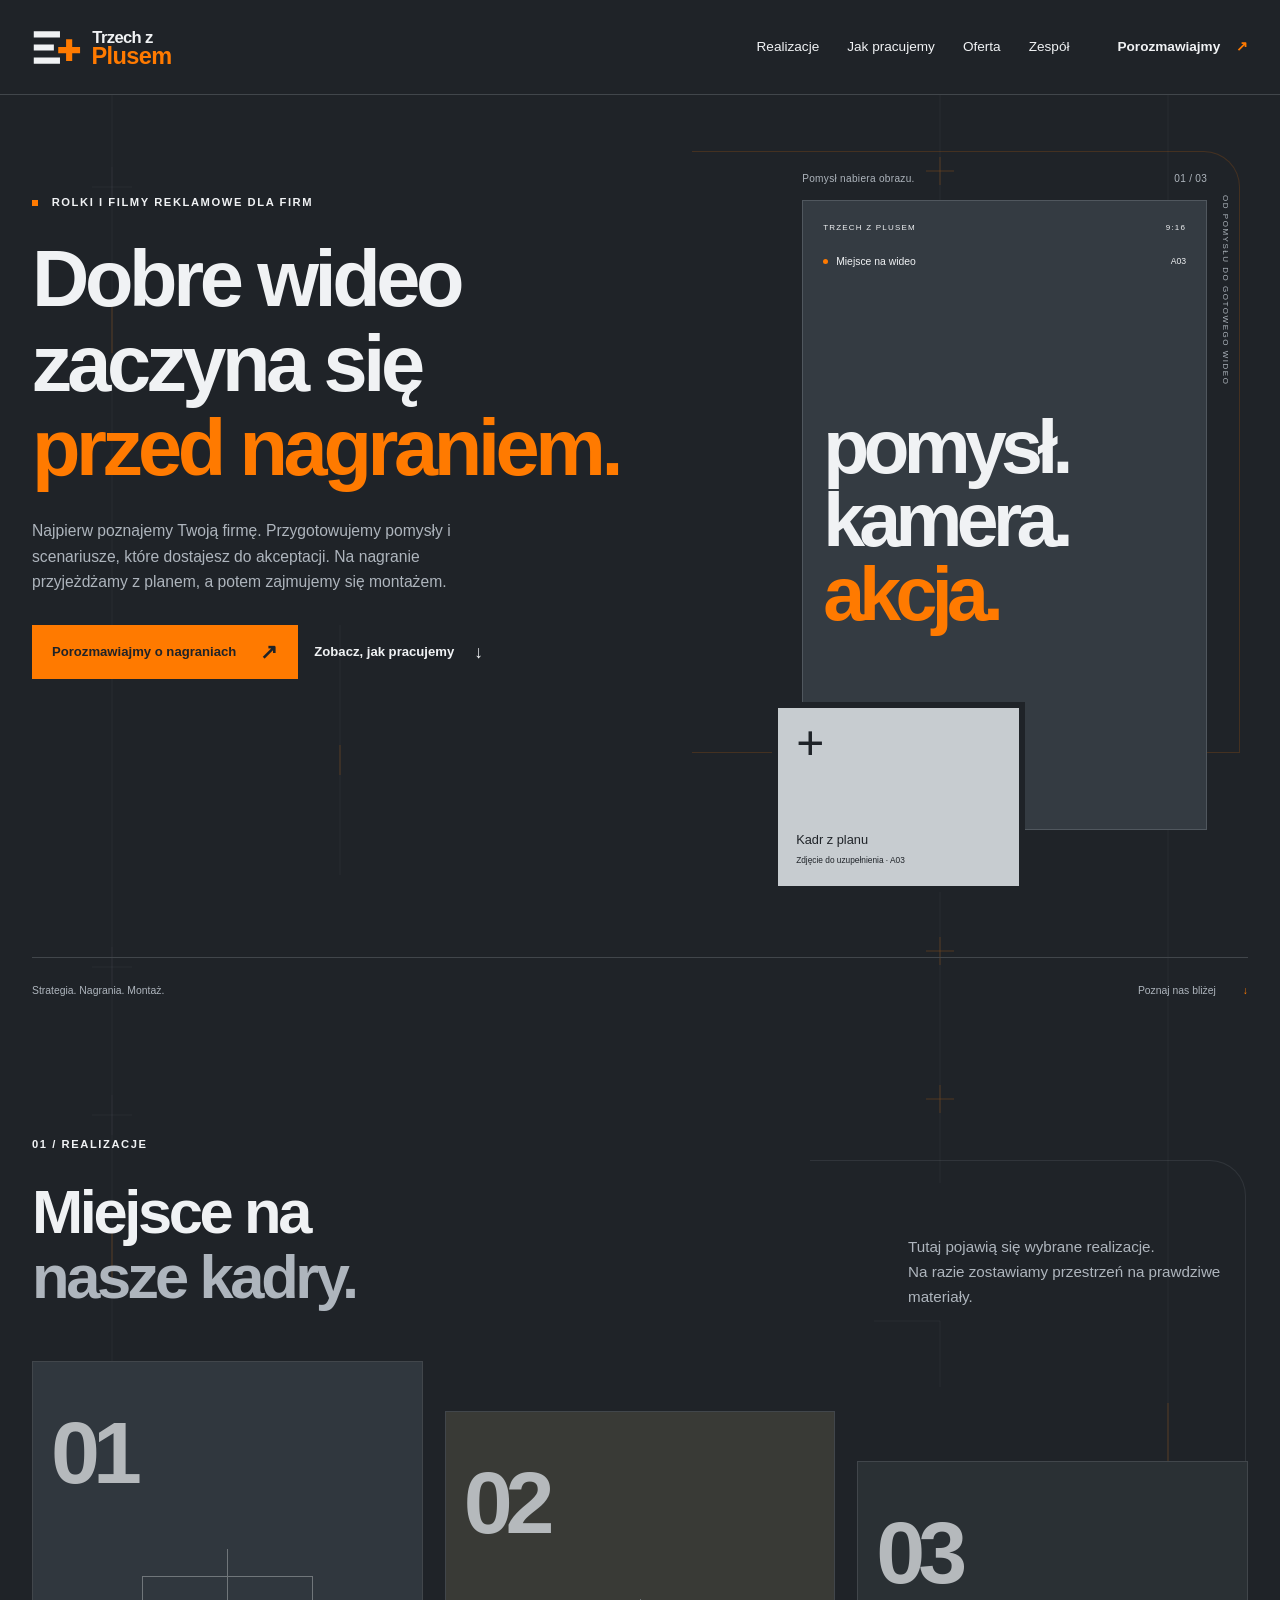
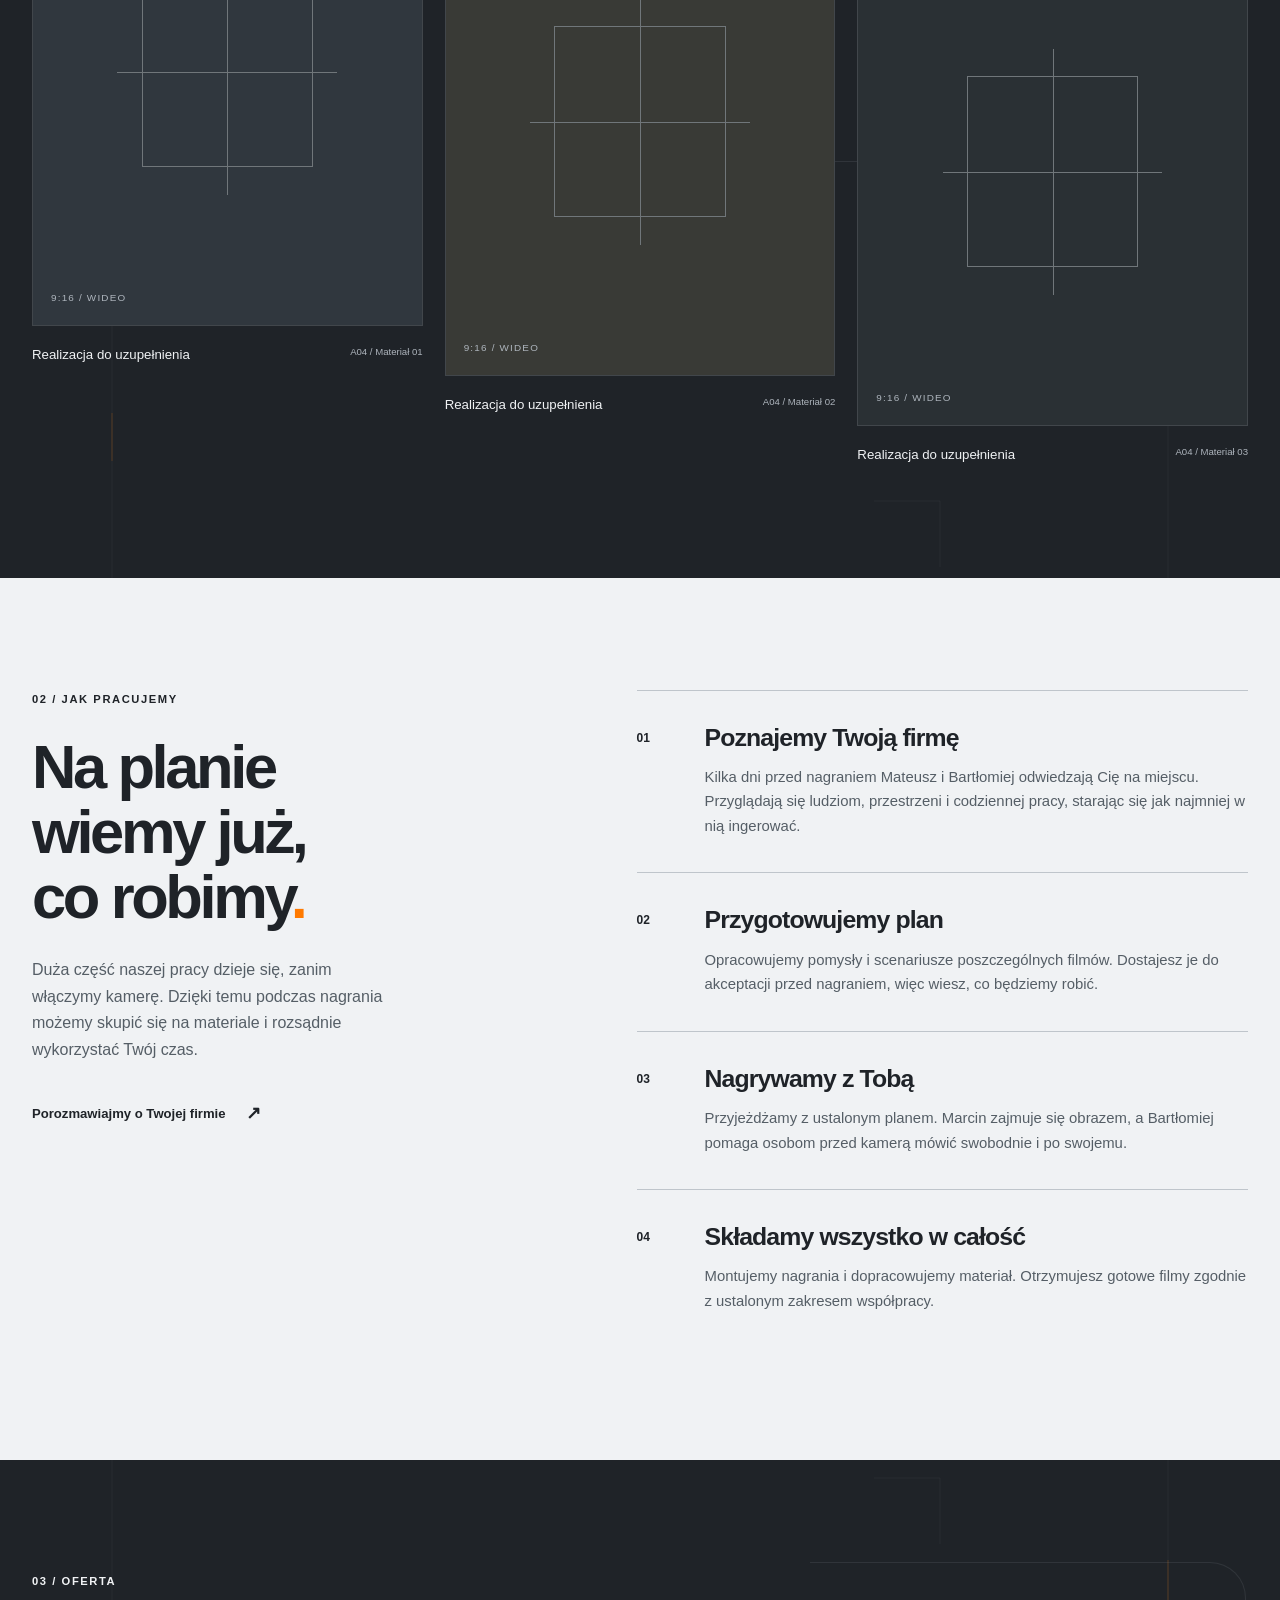
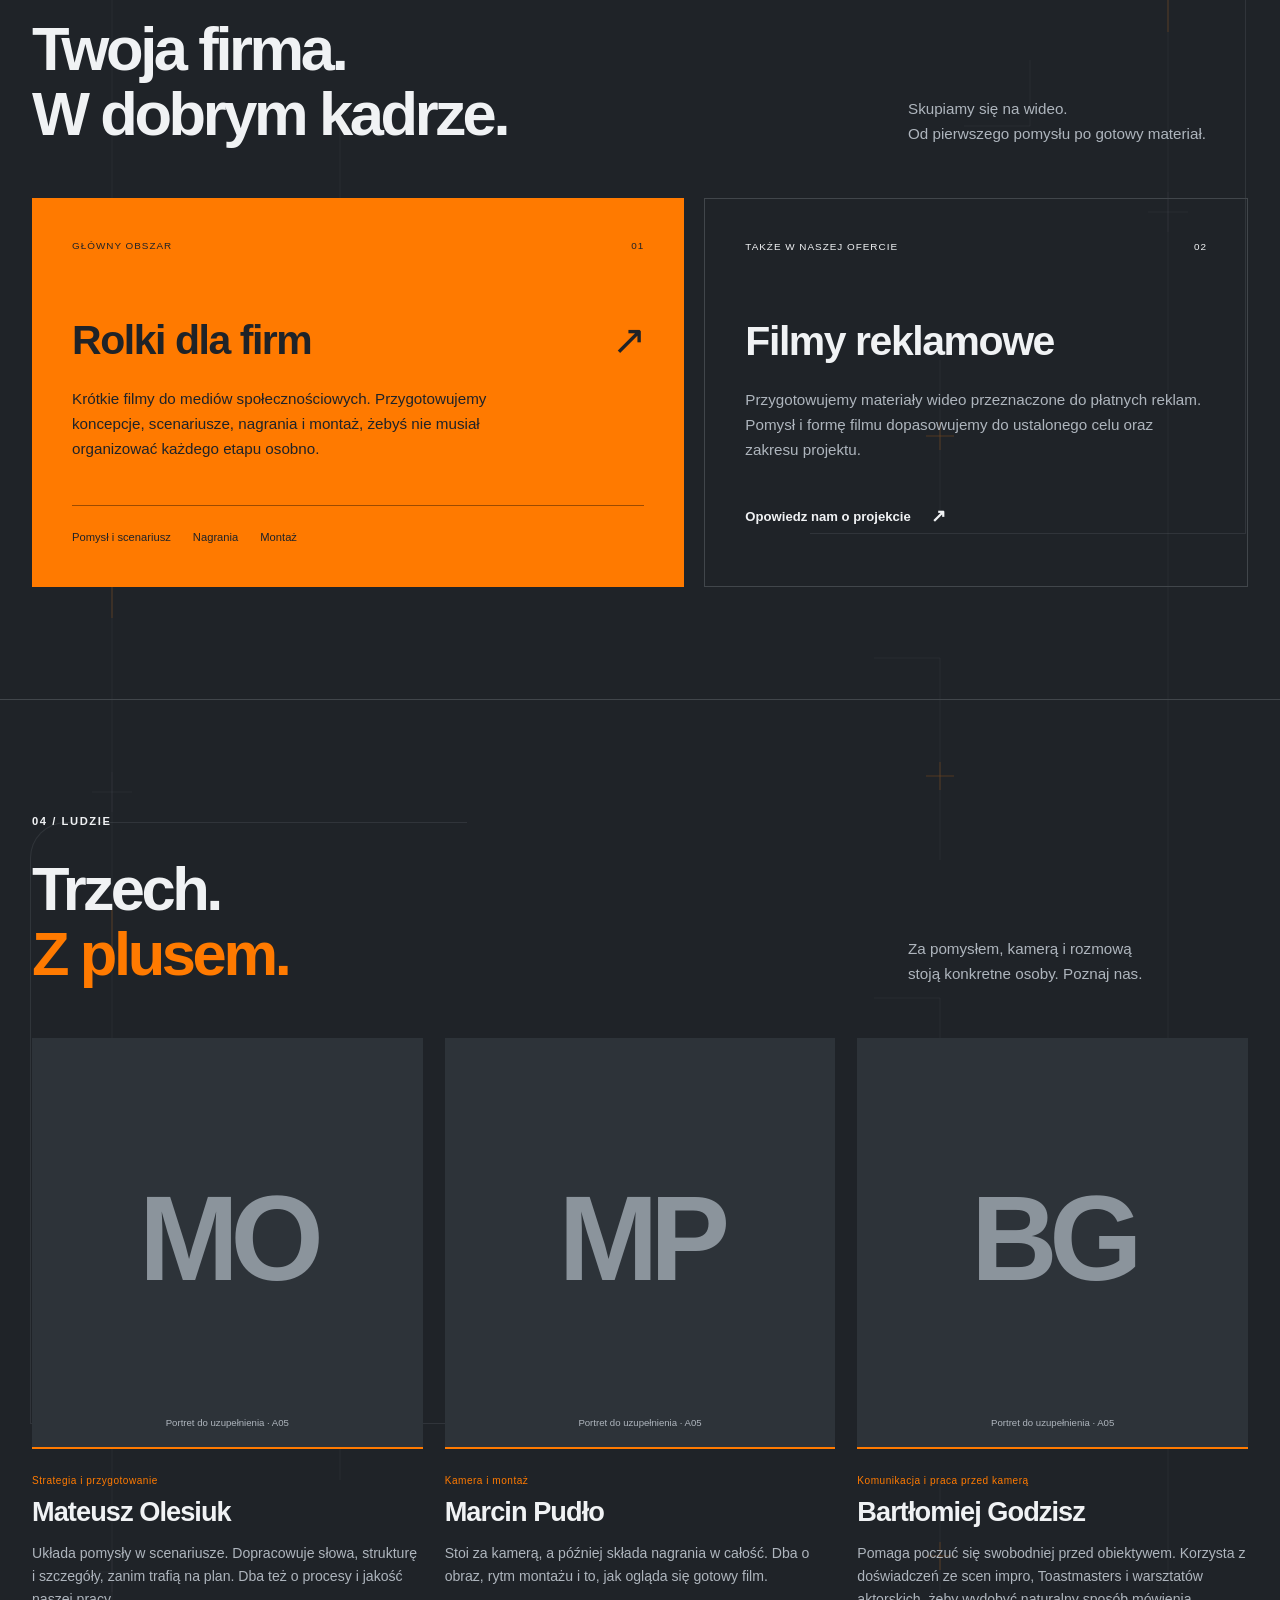
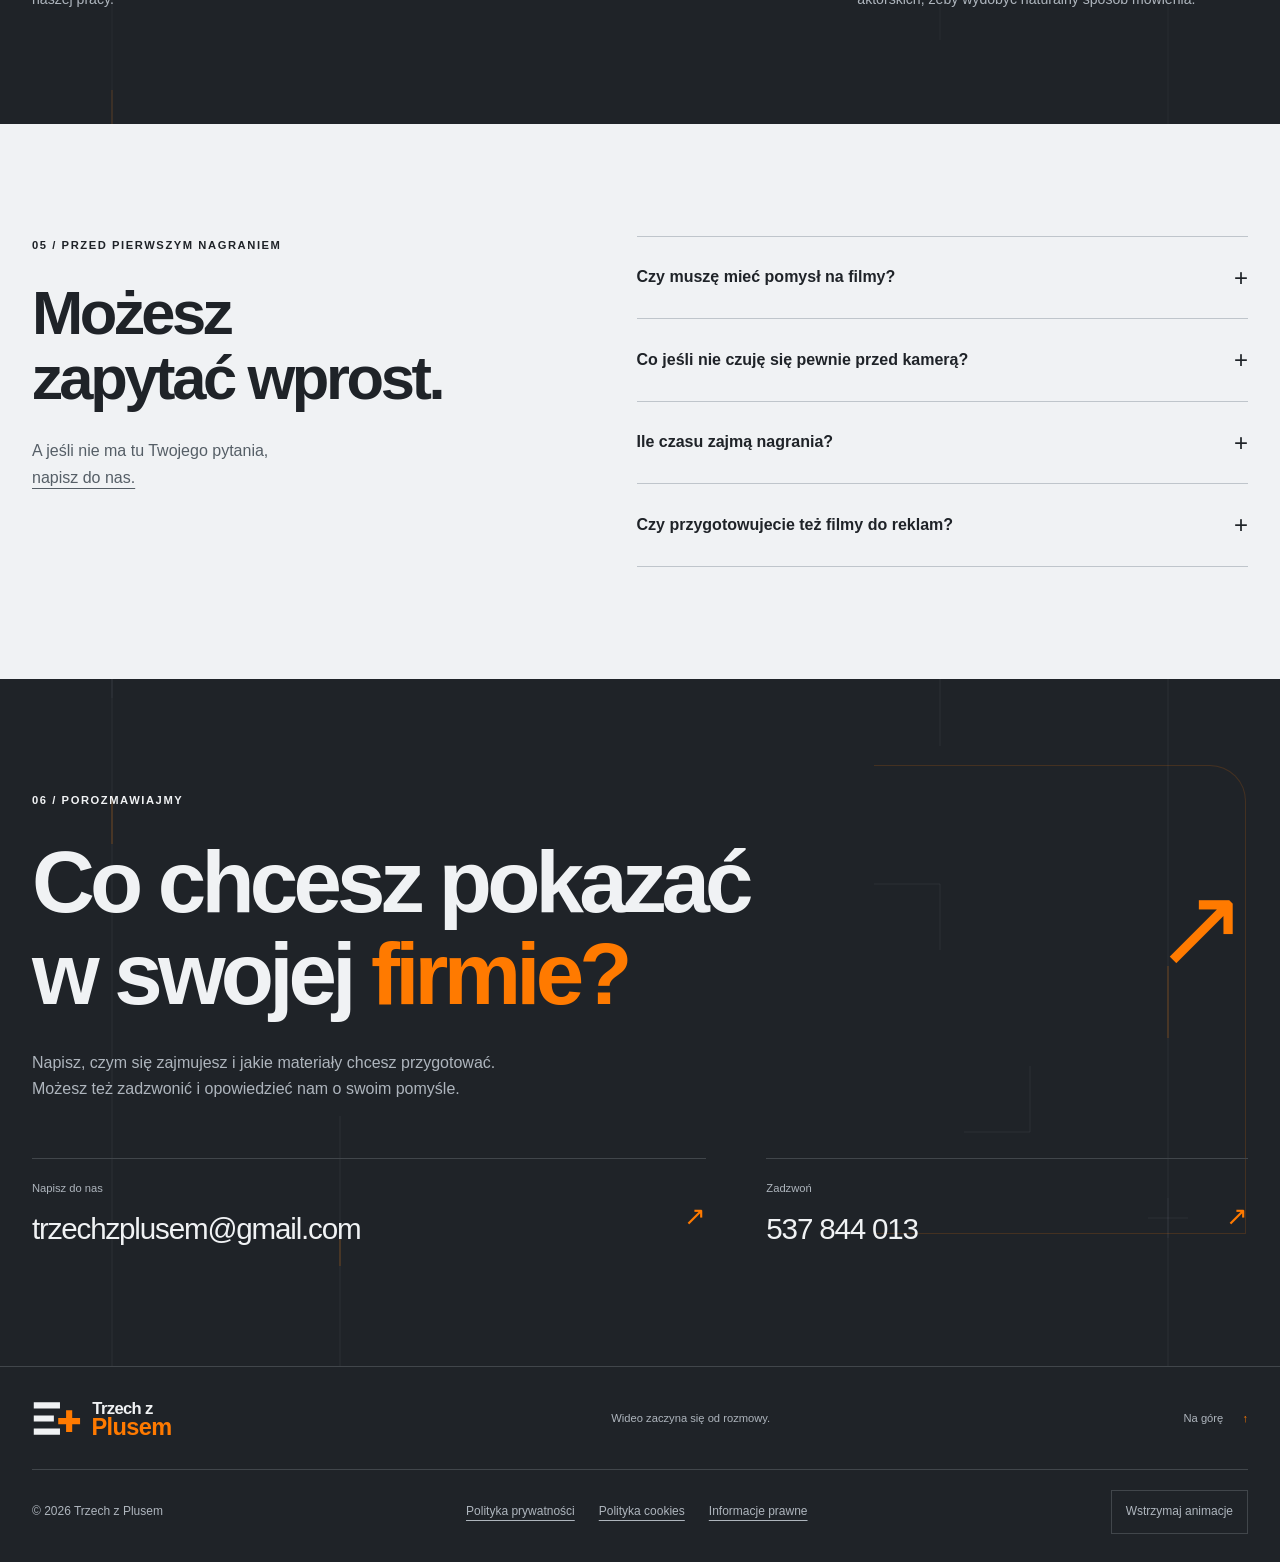
==== index.html @ dede62fb "Initial website: Trzech z Plusem" ====
<!doctype html>
<html lang="pl">
<head>
  <meta charset="utf-8">
  <meta name="viewport" content="width=device-width, initial-scale=1">
  <meta name="theme-color" content="#1f2328">
  <meta name="description" content="Trzech z Plusem. Rolki i filmy reklamowe dla firm. Poznajemy Twoją firmę, przygotowujemy scenariusze, nagrywamy i montujemy.">
  <title>Trzech z Plusem | Rolki i filmy reklamowe dla firm</title>
  <link rel="stylesheet" href="styles.css">
  <!-- Background experiment: remove this link to restore the plain background. -->
  <link rel="stylesheet" href="background-trial.css">
  <!-- Motion experiment: remove these two lines to restore the previous version. -->
  <link rel="stylesheet" href="motion-trial.css">
  <script src="motion-trial.js" defer></script>
  <script src="script.js" defer></script>
</head>
<body>
  <a class="skip-link" href="#main">Przejdź do treści</a>
  <!-- Header -->
  <header class="site-header" id="top">
    <div class="container header-inner">
      <a class="wordmark" href="#top" aria-label="Trzech z Plusem, początek strony"><img class="brand-logo" src="assets/images/branding/logo-temporary.svg" width="190" height="48" alt="Trzech z Plusem"></a>
      <button class="menu-toggle" type="button" aria-expanded="false" aria-controls="navigation" data-menu-toggle hidden>Menu <span aria-hidden="true">+</span></button>
      <nav class="navigation" id="navigation" aria-label="Nawigacja główna" data-navigation>
        <a href="#realizacje">Realizacje</a>
        <a href="#proces">Jak pracujemy</a>
        <a href="#oferta">Oferta</a>
        <a href="#zespol">Zespół</a>
        <a class="nav-contact" href="#kontakt">Porozmawiajmy <span aria-hidden="true">↗</span></a>
      </nav>
    </div>
  </header>

  <main id="main">
    <!-- Hero -->
    <section class="hero container" aria-labelledby="hero-title">
      <div class="hero-copy">
        <p class="eyebrow"><span class="status-dot" aria-hidden="true"></span> Rolki i filmy reklamowe dla firm</p>
        <h1 id="hero-title">Dobre wideo<br>zaczyna się<br><span>przed nagraniem.</span></h1>
        <p class="hero-description">Najpierw poznajemy Twoją firmę. Przygotowujemy pomysły i scenariusze, które dostajesz do akceptacji. Na nagranie przyjeżdżamy z planem, a potem zajmujemy się montażem.</p>
        <div class="hero-actions">
          <a class="button" href="#kontakt">Porozmawiajmy o nagraniach <span aria-hidden="true">↗</span></a>
          <a class="text-link" href="#proces">Zobacz, jak pracujemy <span aria-hidden="true">↓</span></a>
        </div>
      </div>
      <div class="hero-composition">
        <div class="composition-caption"><span>Pomysł nabiera obrazu.</span><span aria-hidden="true">01 / 03</span></div>
        <figure class="hero-frame media-placeholder" data-missing="A03">
          <div class="frame-top"><span>TRZECH Z PLUSEM</span><span>9:16</span></div>
          <div class="frame-art" aria-hidden="true"><span>pomysł.</span><span>kamera.</span><span class="outlined">akcja.</span></div>
          <figcaption><span class="placeholder-dot" aria-hidden="true"></span> Miejsce na wideo <small>A03</small></figcaption>
        </figure>
        <div class="behind-frame" data-missing="A03"><span class="crosshair" aria-hidden="true">+</span><span>Kadr z planu<small>Zdjęcie do uzupełnienia · A03</small></span></div>
        <span class="side-note" aria-hidden="true">OD POMYSŁU DO GOTOWEGO WIDEO</span>
      </div>
      <div class="hero-bottom"><span>Strategia. Nagrania. Montaż.</span><a href="#realizacje">Poznaj nas bliżej <span aria-hidden="true">↓</span></a></div>
    </section>

    <!-- Portfolio -->
    <section class="section portfolio" id="realizacje" aria-labelledby="portfolio-title">
      <div class="container">
        <div class="section-heading"><div><p class="eyebrow">01 / Realizacje</p><h2 id="portfolio-title">Miejsce na<br><span class="muted">nasze kadry.</span></h2></div><p class="section-intro">Tutaj pojawią się wybrane realizacje.<br>Na razie zostawiamy przestrzeń na prawdziwe materiały.</p></div>
        <div class="portfolio-grid">
          <figure class="work-item"><div class="work-frame media-placeholder work-one" data-missing="A04"><span class="frame-index">01</span><span class="crop-mark" aria-hidden="true"></span><span class="format-note">9:16 / WIDEO</span></div><figcaption><span>Realizacja do uzupełnienia</span><small>A04 / Materiał 01</small></figcaption></figure>
          <figure class="work-item"><div class="work-frame media-placeholder work-two" data-missing="A04"><span class="frame-index">02</span><span class="crop-mark" aria-hidden="true"></span><span class="format-note">9:16 / WIDEO</span></div><figcaption><span>Realizacja do uzupełnienia</span><small>A04 / Materiał 02</small></figcaption></figure>
          <figure class="work-item"><div class="work-frame media-placeholder work-three" data-missing="A04"><span class="frame-index">03</span><span class="crop-mark" aria-hidden="true"></span><span class="format-note">9:16 / WIDEO</span></div><figcaption><span>Realizacja do uzupełnienia</span><small>A04 / Materiał 03</small></figcaption></figure>
        </div>
      </div>
    </section>

    <!-- Process -->
    <section class="section light-section" id="proces" aria-labelledby="process-title">
      <div class="container process-layout">
        <div class="process-intro"><p class="eyebrow">02 / Jak pracujemy</p><h2 id="process-title">Na planie<br>wiemy już,<br>co robimy<span class="orange">.</span></h2><p>Duża część naszej pracy dzieje się, zanim włączymy kamerę. Dzięki temu podczas nagrania możemy skupić się na materiale i rozsądnie wykorzystać Twój czas.</p><a class="text-link" href="#kontakt">Porozmawiajmy o Twojej firmie <span aria-hidden="true">↗</span></a></div>
        <ol class="process-list">
          <li><span class="step-number" aria-hidden="true">01</span><div><h3>Poznajemy Twoją firmę</h3><p>Kilka dni przed nagraniem Mateusz i Bartłomiej odwiedzają Cię na miejscu. Przyglądają się ludziom, przestrzeni i codziennej pracy, starając się jak najmniej w nią ingerować.</p></div></li>
          <li><span class="step-number" aria-hidden="true">02</span><div><h3>Przygotowujemy plan</h3><p>Opracowujemy pomysły i scenariusze poszczególnych filmów. Dostajesz je do akceptacji przed nagraniem, więc wiesz, co będziemy robić.</p></div></li>
          <li><span class="step-number" aria-hidden="true">03</span><div><h3>Nagrywamy z Tobą</h3><p>Przyjeżdżamy z ustalonym planem. Marcin zajmuje się obrazem, a Bartłomiej pomaga osobom przed kamerą mówić swobodnie i po swojemu.</p></div></li>
          <li><span class="step-number" aria-hidden="true">04</span><div><h3>Składamy wszystko w całość</h3><p>Montujemy nagrania i dopracowujemy materiał. Otrzymujesz gotowe filmy zgodnie z ustalonym zakresem współpracy.</p></div></li>
        </ol>
      </div>
    </section>

    <!-- Services -->
    <section class="section services" id="oferta" aria-labelledby="services-title">
      <div class="container"><div class="section-heading"><div><p class="eyebrow">03 / Oferta</p><h2 id="services-title">Twoja firma.<br>W dobrym kadrze.</h2></div><p class="section-intro">Skupiamy się na wideo.<br>Od pierwszego pomysłu po gotowy materiał.</p></div>
        <div class="service-grid">
          <article class="service-primary"><div class="service-label"><span>GŁÓWNY OBSZAR</span><span aria-hidden="true">01</span></div><h3>Rolki dla firm<span aria-hidden="true">↗</span></h3><p>Krótkie filmy do mediów społecznościowych. Przygotowujemy koncepcje, scenariusze, nagrania i montaż, żebyś nie musiał organizować każdego etapu osobno.</p><div class="service-tags"><span>Pomysł i scenariusz</span><span>Nagrania</span><span>Montaż</span></div></article>
          <article class="service-secondary"><div class="service-label"><span>TAKŻE W NASZEJ OFERCIE</span><span aria-hidden="true">02</span></div><h3>Filmy reklamowe</h3><p>Przygotowujemy materiały wideo przeznaczone do płatnych reklam. Pomysł i formę filmu dopasowujemy do ustalonego celu oraz zakresu projektu.</p><a class="text-link" href="#kontakt">Opowiedz nam o projekcie <span aria-hidden="true">↗</span></a></article>
        </div>
      </div>
    </section>

    <!-- Team -->
    <section class="section team-section" id="zespol" aria-labelledby="team-title"><div class="container">
      <div class="section-heading"><div><p class="eyebrow">04 / Ludzie</p><h2 id="team-title">Trzech.<br><span class="orange">Z plusem.</span></h2></div><p class="section-intro">Za pomysłem, kamerą i rozmową<br>stoją konkretne osoby. Poznaj nas.</p></div>
      <div class="team-grid">
        <article class="person"><div class="portrait-placeholder" data-missing="A05"><span class="initials" aria-hidden="true">MO</span><span>Portret do uzupełnienia · A05</span></div><p class="person-role">Strategia i przygotowanie</p><h3>Mateusz Olesiuk</h3><p>Układa pomysły w scenariusze. Dopracowuje słowa, strukturę i szczegóły, zanim trafią na plan. Dba też o procesy i jakość naszej pracy.</p></article>
        <article class="person"><div class="portrait-placeholder" data-missing="A05"><span class="initials" aria-hidden="true">MP</span><span>Portret do uzupełnienia · A05</span></div><p class="person-role">Kamera i montaż</p><h3>Marcin Pudło</h3><p>Stoi za kamerą, a później składa nagrania w całość. Dba o obraz, rytm montażu i to, jak ogląda się gotowy film.</p></article>
        <article class="person"><div class="portrait-placeholder" data-missing="A05"><span class="initials" aria-hidden="true">BG</span><span>Portret do uzupełnienia · A05</span></div><p class="person-role">Komunikacja i praca przed kamerą</p><h3>Bartłomiej Godzisz</h3><p>Pomaga poczuć się swobodniej przed obiektywem. Korzysta z doświadczeń ze scen impro, Toastmasters i warsztatów aktorskich, żeby wydobyć naturalny sposób mówienia.</p></article>
      </div>
    </div></section>

    <!-- FAQ -->
    <section class="section light-section" id="faq" aria-labelledby="faq-title"><div class="container faq-layout">
      <div><p class="eyebrow">05 / Przed pierwszym nagraniem</p><h2 id="faq-title">Możesz<br>zapytać wprost.</h2><p class="faq-intro">A jeśli nie ma tu Twojego pytania,<br><a href="mailto:trzechzplusem@gmail.com">napisz do nas.</a></p></div>
      <div class="faq-list">
        <details><summary>Czy muszę mieć pomysł na filmy?<span aria-hidden="true">+</span></summary><p>Możesz przyjść z pomysłem, ale nie musisz mieć gotowej koncepcji. Poznajemy Twoją firmę i na tej podstawie przygotowujemy propozycje oraz scenariusze do akceptacji.</p></details>
        <details><summary>Co jeśli nie czuję się pewnie przed kamerą?<span aria-hidden="true">+</span></summary><p>Podczas nagrań Bartłomiej pomaga osobom występującym przed kamerą. Pracuje nad swobodą wypowiedzi i atmosferą, w której łatwiej mówić własnymi słowami.</p></details>
        <details><summary>Ile czasu zajmą nagrania?<span aria-hidden="true">+</span></summary><p>To zależy od liczby i rodzaju materiałów. Plan przygotowujemy wcześniej, a czas nagrań ustalamy dla konkretnego projektu.</p></details>
        <details><summary>Czy przygotowujecie też filmy do reklam?<span aria-hidden="true">+</span></summary><p>Tak. Oprócz rolek tworzymy materiały wideo do płatnych reklam. Zakres produkcji ustalamy podczas rozmowy o projekcie.</p></details>
      </div>
    </div></section>

    <!-- Contact -->
    <section class="section contact-section" id="kontakt" aria-labelledby="contact-title"><div class="container">
      <p class="eyebrow">06 / Porozmawiajmy</p>
      <div class="contact-heading"><h2 id="contact-title">Co chcesz pokazać<br>w swojej <span class="orange">firmie?</span></h2><span class="contact-arrow" aria-hidden="true">↗</span></div>
      <p class="contact-description">Napisz, czym się zajmujesz i jakie materiały chcesz przygotować. Możesz też zadzwonić i opowiedzieć nam o swoim pomyśle.</p>
      <div class="contact-links"><a href="mailto:trzechzplusem@gmail.com"><span>Napisz do nas</span><strong>trzechzplusem@gmail.com</strong><span class="link-arrow" aria-hidden="true">↗</span></a><a href="tel:537844013"><span>Zadzwoń</span><strong>537 844 013</strong><span class="link-arrow" aria-hidden="true">↗</span></a></div>
    </div></section>
  </main>
  <!-- Footer -->
  <footer class="site-footer">
    <div class="container footer-inner">
      <a class="wordmark" href="#top"><img class="brand-logo" src="assets/images/branding/logo-temporary.svg" width="190" height="48" alt="Trzech z Plusem"></a>
      <p>Wideo zaczyna się od rozmowy.</p>
      <a class="back-top" href="#top">Na górę <span aria-hidden="true">↑</span></a>
    </div>
    <div class="container footer-bottom">
      <p>© 2026 Trzech z Plusem</p>
      <nav class="footer-legal-links" aria-label="Informacje o stronie"><a href="polityka-prywatnosci.html">Polityka prywatności</a><a href="polityka-cookies.html">Polityka cookies</a><a href="informacje-prawne.html">Informacje prawne</a></nav>
    </div>
  </footer>
</body>
</html>
---- styles.css ----
:root {
  color-scheme: dark;
  --dark: #1f2328;
  --light: #f0f2f4;
  --muted: #aeb5bd;
  --orange: #ff7a00;
  --line: #41464b;
  --font: Arial, Helvetica, sans-serif;
  --container: 1240px;
}
* { box-sizing: border-box; }
html { scroll-behavior: smooth; scroll-padding-top: 24px; }
body { margin: 0; background: var(--dark); color: var(--light); font-family: var(--font); font-size: 16px; line-height: 1.65; }
button, input { font: inherit; }
button, a, summary { -webkit-tap-highlight-color: transparent; }
a { color: inherit; text-decoration-thickness: 1px; text-underline-offset: 5px; }
a:hover { text-decoration: underline; }
a:focus-visible, button:focus-visible, summary:focus-visible { outline: 3px solid var(--orange); outline-offset: 6px; }
::selection { color: var(--dark); background: var(--orange); }
h1, h2, h3, p, figure { margin: 0; }
h1, h2, h3 { line-height: 1.06; letter-spacing: -.055em; font-weight: 600; }
h1 { font-size: clamp(2.8rem, 6.2vw, 5.9rem); }
h2 { font-size: clamp(2.6rem, 4.8vw, 4.65rem); }
h3 { font-size: 1.55rem; letter-spacing: -.035em; }
[hidden] { display: none !important; }
.container { width: min(calc(100% - 40px), var(--container)); margin-inline: auto; }
.section { padding-block: 76px; }
.orange, .wordmark span { color: var(--orange); }
.muted { color: var(--muted); }
.eyebrow { font-size: .7rem; font-weight: 600; text-transform: uppercase; letter-spacing: .14em; margin-bottom: 26px; }
.status-dot { display: inline-block; width: 6px; height: 6px; background: var(--orange); margin-right: 9px; vertical-align: middle; }
.skip-link { position: absolute; z-index: 10; top: 10px; left: 20px; background: var(--light); color: var(--dark); padding: 12px 20px; transform: translateY(-160%); }
.skip-link:focus { transform: none; }
.site-header { border-bottom: 1px solid var(--line); }
.header-inner { display: flex; align-items: center; justify-content: space-between; flex-wrap: wrap; gap: 20px; padding-block: 24px; }
.wordmark { font-size: 1.35rem; font-weight: 700; letter-spacing: -.065em; text-decoration: none; white-space: nowrap; }
.brand-logo { display: block; width: 166px; height: auto; max-width: 100%; }
.navigation { width: 100%; display: flex; flex-wrap: wrap; gap: 12px 24px; font-size: .85rem; }
.navigation a { padding-block: 8px; text-decoration: none; }
.navigation a:hover { color: var(--orange); }
.nav-contact { font-weight: 700; }
.nav-contact span { padding-left: 12px; color: var(--orange); }
.menu-toggle { border: 1px solid var(--line); color: var(--light); background: none; padding: 8px 12px; cursor: pointer; }
.menu-toggle span { margin-left: 16px; color: var(--orange); }
.hero { padding-top: 58px; }
.hero h1 span { color: var(--orange); }
.hero-description { max-width: 480px; margin-top: 28px; color: var(--muted); font-size: .98rem; }
.hero-actions { display: flex; align-items: flex-start; flex-direction: column; gap: 24px; margin-top: 30px; }
.button { display: inline-flex; align-items: center; justify-content: space-between; gap: 24px; background: var(--orange); color: var(--dark); padding: 16px 20px; font-size: .82rem; font-weight: 700; text-decoration: none; transition: background-color .2s; }
.button:hover { background: var(--light); text-decoration: none; }
.button span { font-size: 1.3rem; line-height: 1; }
.text-link { display: inline-flex; align-items: center; gap: 20px; font-size: .82rem; font-weight: 600; text-decoration: none; padding-block: 8px; }
.text-link span { font-size: 1.1rem; }
.hero-composition { position: relative; max-width: 460px; width: 100%; margin: 58px auto 0; padding: 0 25px 62px 30px; }
.composition-caption { display: flex; justify-content: space-between; font-size: .63rem; color: var(--muted); margin-bottom: 12px; letter-spacing: .03em; }
.hero-frame { aspect-ratio: 9/14; background: #343b42; padding: 20px; display: flex; flex-direction: column; justify-content: space-between; position: relative; border: 1px solid #50575e; }
.frame-top { display: flex; justify-content: space-between; font-size: .5rem; letter-spacing: .15em; }
.frame-art { margin-block: auto; font-size: clamp(2.8rem, 8vw, 4.7rem); font-weight: 700; letter-spacing: -.075em; line-height: .98; }
.frame-art span { display: block; }
.frame-art .outlined { color: var(--orange); }
.hero-frame figcaption { position: absolute; top: 52px; left: 20px; right: 20px; font-size: .65rem; display: flex; gap: 8px; align-items: center; }
.hero-frame figcaption small { margin-left: auto; }
.placeholder-dot { width: 5px; height: 5px; border-radius: 50%; background: var(--orange); }
.behind-frame { position: absolute; bottom: 0; left: 0; background: #c7ccd0; color: var(--dark); width: 55%; aspect-ratio: 4/3; display: flex; flex-direction: column; justify-content: space-between; padding: 18px; border: 6px solid var(--dark); font-size: .8rem; }
.crosshair { font-weight: 300; font-size: 3rem; line-height: .7; }
.behind-frame small { display: block; font-size: .52rem; margin-top: 4px; }
.side-note { position: absolute; right: 0; top: 24px; writing-mode: vertical-rl; font-size: .5rem; letter-spacing: .19em; color: var(--muted); }
.hero-bottom { display: flex; justify-content: space-between; flex-wrap: wrap; gap: 16px; border-top: 1px solid var(--line); padding-block: 24px; margin-top: 50px; font-size: .65rem; color: var(--muted); }
.hero-bottom a { text-decoration: none; }
.hero-bottom a span { margin-left: 24px; color: var(--orange); }
.section-heading { display: grid; gap: 28px; margin-bottom: 40px; }
.section-intro { color: var(--muted); max-width: 340px; font-size: .95rem; }
.portfolio { padding-top: 50px; }
.portfolio-grid, .team-grid { display: grid; gap: 40px; }
.work-frame { aspect-ratio: 9/13; position: relative; padding: 24px; display: flex; flex-direction: column; justify-content: space-between; overflow: hidden; border: 1px solid var(--line); }
.work-one { background: #30373e; }
.work-two { background: #393a36; }
.work-three { background: #2a3034; }
.frame-index { font-size: 5rem; letter-spacing: -.08em; font-weight: 600; color: #b5b9bc; }
.crop-mark { position: absolute; top: 38%; left: 28%; width: 44%; height: 34%; border: 1px solid #70767a; }
.crop-mark::before, .crop-mark::after { content: ''; position: absolute; background: #70767a; }
.crop-mark::before { width: 1px; height: 130%; left: 50%; top: -15%; }
.crop-mark::after { height: 1px; width: 130%; top: 50%; left: -15%; }
.format-note { font-size: .62rem; letter-spacing: .12em; color: var(--muted); }
.work-item figcaption { display: flex; flex-wrap: wrap; gap: 6px 12px; justify-content: space-between; margin-top: 18px; font-size: .83rem; }
.work-item figcaption small { color: var(--muted); font-size: .6rem; }
.light-section { background: var(--light); color: var(--dark); color-scheme: light; }
.light-section :focus-visible { outline-color: var(--dark); }
.process-layout, .faq-layout { display: grid; gap: 48px; }
.process-intro > p:not(.eyebrow) { max-width: 365px; margin-block: 28px; color: #555e66; }
.process-list { padding: 0; margin: 0; list-style: none; }
.process-list li { display: grid; grid-template-columns: 34px 1fr; gap: 16px; padding-block: 30px; border-top: 1px solid #bfc5cb; }
.step-number { font-size: .75rem; font-weight: 700; padding-top: 4px; }
.process-list h3 { margin-bottom: 14px; }
.process-list p { color: #555e66; font-size: .93rem; }
.service-grid { display: grid; gap: 20px; }
.service-primary, .service-secondary { padding: 30px 24px; }
.service-primary { background: var(--orange); color: var(--dark); }
.service-secondary { border: 1px solid var(--line); }
.service-label { display: flex; justify-content: space-between; font-size: .62rem; letter-spacing: .1em; margin-bottom: 64px; }
.service-grid h3 { font-size: clamp(2rem, 3.2vw, 3rem); margin-bottom: 24px; }
.service-grid h3 span { float: right; font-weight: 400; }
.service-grid p { max-width: 480px; font-size: .95rem; }
.service-secondary p { color: var(--muted); }
.service-tags { display: flex; flex-wrap: wrap; gap: 10px 22px; border-top: 1px solid #9d4b00; padding-top: 22px; margin-top: 44px; font-size: .7rem; }
.service-secondary .text-link { margin-top: 32px; }
.team-section { border-top: 1px solid var(--line); }
.portrait-placeholder { aspect-ratio: 4/4.2; background: #2d3339; border-bottom: 2px solid var(--orange); display: flex; align-items: center; justify-content: space-between; flex-direction: column; padding: 48px 16px 16px; font-size: .6rem; color: var(--muted); }
.initials { font-size: clamp(5rem, 9vw, 8rem); font-weight: 600; letter-spacing: -.07em; color: #8b949c; margin-block: auto; }
.person .person-role { margin-top: 24px; font-size: .63rem; color: var(--orange); letter-spacing: .05em; }
.person h3 { margin-block: 9px 15px; }
.person > p:last-child { font-size: .88rem; color: var(--muted); }
.faq-intro { margin-top: 28px; color: #555e66; }
.faq-list details { border-top: 1px solid #bfc5cb; }
.faq-list details:last-child { border-bottom: 1px solid #bfc5cb; }
.faq-list summary { cursor: pointer; display: flex; align-items: center; justify-content: space-between; gap: 24px; list-style: none; padding-block: 24px; font-size: 1rem; font-weight: 600; line-height: 1.4; }
.faq-list summary::-webkit-details-marker { display: none; }
.faq-list summary span { font-size: 1.5rem; font-weight: 400; transition: transform .2s; }
.faq-list details[open] summary span { transform: rotate(45deg); }
.faq-list details p { padding: 0 30px 24px 0; color: #555e66; font-size: .93rem; }
.contact-heading { display: flex; justify-content: space-between; align-items: center; gap: 24px; }
.contact-heading h2 { font-size: clamp(2.5rem, 6.8vw, 6.5rem); }
.contact-arrow { display: none; font-size: 7rem; font-weight: 400; color: var(--orange); line-height: 1; }
.contact-description { color: var(--muted); max-width: 490px; margin-top: 30px; }
.contact-links { display: grid; gap: 30px; margin-top: 55px; }
.contact-links a { display: grid; grid-template-columns: minmax(0, 1fr) auto; border-top: 1px solid var(--line); padding-top: 20px; text-decoration: none; }
.contact-links a > span:first-child { color: var(--muted); font-size: .7rem; margin-bottom: 8px; }
.contact-links strong { grid-column: 1; font-size: clamp(1.05rem, 2.4vw, 1.85rem); font-weight: 400; letter-spacing: -.04em; overflow-wrap: anywhere; }
.link-arrow { grid-column: 2; grid-row: 1 / 3; align-self: center; margin-left: 12px; color: var(--orange); font-size: 1.6rem; }
.contact-links a:hover strong { text-decoration: underline; }
.site-footer { border-top: 1px solid var(--line); }
.footer-inner { display: flex; flex-wrap: wrap; gap: 25px; justify-content: space-between; align-items: center; padding-block: 30px; }
.footer-inner p, .back-top { font-size: .7rem; color: var(--muted); }
.back-top { text-decoration: none; }
.back-top span { color: var(--orange); margin-left: 16px; }
.footer-bottom { display: flex; justify-content: space-between; align-items: center; flex-wrap: wrap; gap: 12px 28px; border-top: 1px solid var(--line); padding-block: 20px 28px; font-size: .75rem; color: var(--muted); }
.footer-legal-links { display: flex; flex-wrap: wrap; gap: 4px 24px; }
.footer-legal-links a { display: inline-block; padding-block: 10px; }
.footer-legal-links a[aria-current="page"] { color: var(--light); }
.legal-page { padding-block: clamp(48px, 8vw, 100px); min-height: 65vh; }
.legal-content { max-width: 780px; margin-inline: auto; }
.legal-content h1 { font-size: clamp(2.4rem, 6vw, 4.8rem); overflow-wrap: anywhere; margin-block: 28px; }
.legal-notice { border-left: 3px solid var(--orange); background: #292f35; padding: 20px 24px; margin-bottom: 44px; }
.legal-notice strong { display: block; margin-bottom: 4px; }
.legal-notice p, .legal-section p { color: var(--muted); }
.legal-section { padding-block: 28px; border-top: 1px solid var(--line); }
.legal-section h2 { font-size: clamp(1.4rem, 3vw, 1.9rem); letter-spacing: -.025em; margin-bottom: 18px; }
.legal-section p + p { margin-top: 16px; }
.legal-contact { margin-top: 32px; overflow-wrap: anywhere; }
@media (min-width: 640px) {
  .container { width: min(calc(100% - 64px), var(--container)); }
  .hero-actions { flex-direction: row; flex-wrap: wrap; align-items: center; }
  .hero-composition { max-width: 460px; }
  .portfolio-grid, .team-grid { grid-template-columns: repeat(3, minmax(0, 1fr)); gap: 22px; }
  .work-frame { padding: 18px; }
  .frame-index { font-size: 3.5rem; }
  .person h3 { font-size: 1.35rem; }
  .initials { font-size: 4.5rem; }
  .portrait-placeholder { padding-top: 22px; }
  .contact-arrow { display: block; }
  .contact-links { grid-template-columns: 1.4fr 1fr; gap: 60px; }
}
@media (min-width: 960px) {
  .section { padding-block: 112px; }
  .header-inner { flex-wrap: nowrap; padding-block: 26px; }
  .navigation { width: auto; align-items: center; gap: 28px; }
  .nav-contact { margin-left: 20px; }
  .hero { display: grid; grid-template-columns: 1.4fr 1fr; column-gap: 36px; padding-top: 76px; }
  .hero-copy { padding-top: 22px; }
  .hero-composition { margin-top: 0; }
  .hero-actions { gap: 16px; }
  .hero-bottom { grid-column: 1 / -1; margin-top: 65px; }
  .section-heading { grid-template-columns: 1.3fr 1fr; gap: 50px; align-items: end; margin-bottom: 52px; }
  .section-intro { justify-self: end; width: 100%; }
  .process-layout, .faq-layout { grid-template-columns: 1fr 1.2fr; gap: 95px; }
  .process-list li { padding-block: 34px; grid-template-columns: 44px 1fr; gap: 24px; }
  .service-grid { grid-template-columns: 1.2fr 1fr; }
  .service-primary, .service-secondary { padding: 40px; }
  .person h3 { font-size: 1.7rem; }
  .initials { font-size: 7.5rem; }
  .frame-index { font-size: 5.5rem; }
  .work-item:nth-child(2) { margin-top: 50px; }
  .work-item:nth-child(3) { margin-top: 100px; }
}
@media (prefers-reduced-motion: reduce) {
  html { scroll-behavior: auto; }
  *, *::before, *::after { transition: none !important; }
}
---- background-trial.css ----
/* Optional background experiment. Remove this stylesheet link to revert completely.
   Decorative only: no layout changes, scripts, external assets or pointer handling. */
.hero,
.portfolio,
.services,
.team-section,
.contact-section {
  position: relative;
  isolation: isolate;
}

:is(.hero, .portfolio, .services, .team-section, .contact-section)::before,
:is(.hero, .portfolio, .services, .team-section, .contact-section)::after {
  content: "";
  position: absolute;
  z-index: -1;
  pointer-events: none;
}

/* Sparse vertical guides and a few orange marks, like markings outside a frame. */
:is(.hero, .portfolio, .services, .team-section, .contact-section)::before {
  inset: 0;
  background-image: url("assets/images/ui/background-guides.svg");
  background-position: center top;
  background-size: 1200px 780px;
  opacity: .44;
}

/* An oversized, incomplete frame remains at the edge of each composition. */
:is(.hero, .portfolio, .services, .team-section, .contact-section)::after {
  top: 11%;
  right: 2%;
  width: min(34%, 450px);
  height: 68%;
  max-height: 600px;
  border: 1px solid rgb(174 181 189 / 12%);
  border-left: 0;
  border-radius: 0 36px 0 0;
  transform: translate(-8px, 10px);
}

.hero::after {
  top: 5%;
  right: 0;
  width: 45%;
  height: 79%;
  border-color: rgb(255 122 0 / 17%);
}
.services::before { background-position: center -280px; }
.team-section::after { right: auto; left: 3%; border-right: 0; border-left: 1px solid rgb(174 181 189 / 12%); border-radius: 36px 0 0 0; }
.contact-section::before { background-position: center bottom; opacity: .65; }
.contact-section::after { border-color: rgb(255 122 0 / 17%); width: 29%; }

/* A short opening movement settles into a static background, with no ongoing
   distraction or continuously running animation on a long page. */
@media (min-width: 768px) and (prefers-reduced-motion: no-preference) {
  .hero::before { animation: background-guides-arrive 4.5s ease-out both; }
  .hero::after { animation: background-frame-arrive 4.5s ease-out both; }
}
@keyframes background-guides-arrive {
  from { opacity: .12; }
  to { opacity: .44; }
}
@keyframes background-frame-arrive {
  from { opacity: .2; transform: translate(-24px, 24px); }
  to { opacity: 1; transform: translate(-8px, 10px); }
}

@media (max-width: 767px) {
  :is(.hero, .portfolio, .services, .team-section, .contact-section)::before {
    background-size: 680px 680px;
    opacity: .24;
  }
  :is(.hero, .portfolio, .services, .team-section, .contact-section)::after { display: none; }
}

@media (prefers-reduced-motion: reduce) {
  :is(.hero, .portfolio, .services, .team-section, .contact-section)::before,
  :is(.hero, .portfolio, .services, .team-section, .contact-section)::after { animation: none; }
}
---- motion-trial.css ----
/* Optional layer. Base content remains readable without this file or JavaScript. */
.motion-control {
  border: 1px solid var(--line);
  background: transparent;
  color: var(--muted);
  padding: 10px 14px;
  min-height: 44px;
  font: inherit;
  font-size: .75rem;
  cursor: pointer;
}
.motion-control:hover { color: var(--light); border-color: var(--muted); }
.motion-progress {
  position: fixed;
  inset: 0 0 auto;
  height: 2px;
  background: var(--orange);
  opacity: .65;
  transform: scaleX(var(--reading-progress, 0));
  transform-origin: left;
  pointer-events: none;
  z-index: 20;
}
@media (prefers-reduced-motion: no-preference) {
  .motion-running .motion-enter {
    opacity: .78;
    transform: translateY(12px);
    transition: opacity .8s ease, transform .8s cubic-bezier(.2,.7,.2,1);
  }
  .motion-running .motion-enter.is-visible,
  .motion-running .motion-enter:focus-within { opacity: 1; transform: none; }
  .motion-running .hero::before { animation: quiet-guides 16s ease-in-out infinite alternate; }
  .motion-running .hero::after {
    animation: none;
    transform: translate(-8px, calc(10px + var(--hero-drift, 0px)));
  }
  .motion-running .hero .status-dot { animation: quiet-accent 5s ease-in-out infinite alternate; }
  .motion-running .hero .frame-art { animation: quiet-frame 12s ease-in-out infinite alternate; }
  .motion-running .button span,
  .motion-running .text-link span { transition: transform .25s ease; }
  @media (hover: hover) and (pointer: fine) {
    .motion-running .button:hover span,
    .motion-running .text-link:hover span { transform: translate(2px, -2px); }
  }
  @media (max-width: 767px) {
    .motion-running .motion-enter { transform: translateY(6px); transition-duration: .55s; }
    .motion-running .motion-enter.is-visible,
    .motion-running .motion-enter:focus-within { transform: none; }
    .motion-running .hero::before,
    .motion-running .hero .frame-art { animation: none; }
  }
}
@keyframes quiet-guides { from { opacity: .28; } to { opacity: .55; } }
@keyframes quiet-accent { from { opacity: .55; } to { opacity: 1; } }
@keyframes quiet-frame { from { transform: translateY(0); } to { transform: translateY(-5px); } }

/* Stop also the earlier background trial, including when the tab is hidden. */
.motion-stopped .hero::before,
.motion-stopped .hero::after { animation: none; }
.motion-stopped .motion-progress { display: none; }
.motion-stopped .motion-enter { opacity: 1; transform: none; transition: none; }
html.motion-stopped { scroll-behavior: auto; }
@media (prefers-reduced-motion: reduce) {
  .motion-progress { display: none; }
  .motion-enter { opacity: 1; transform: none; transition: none; }
}
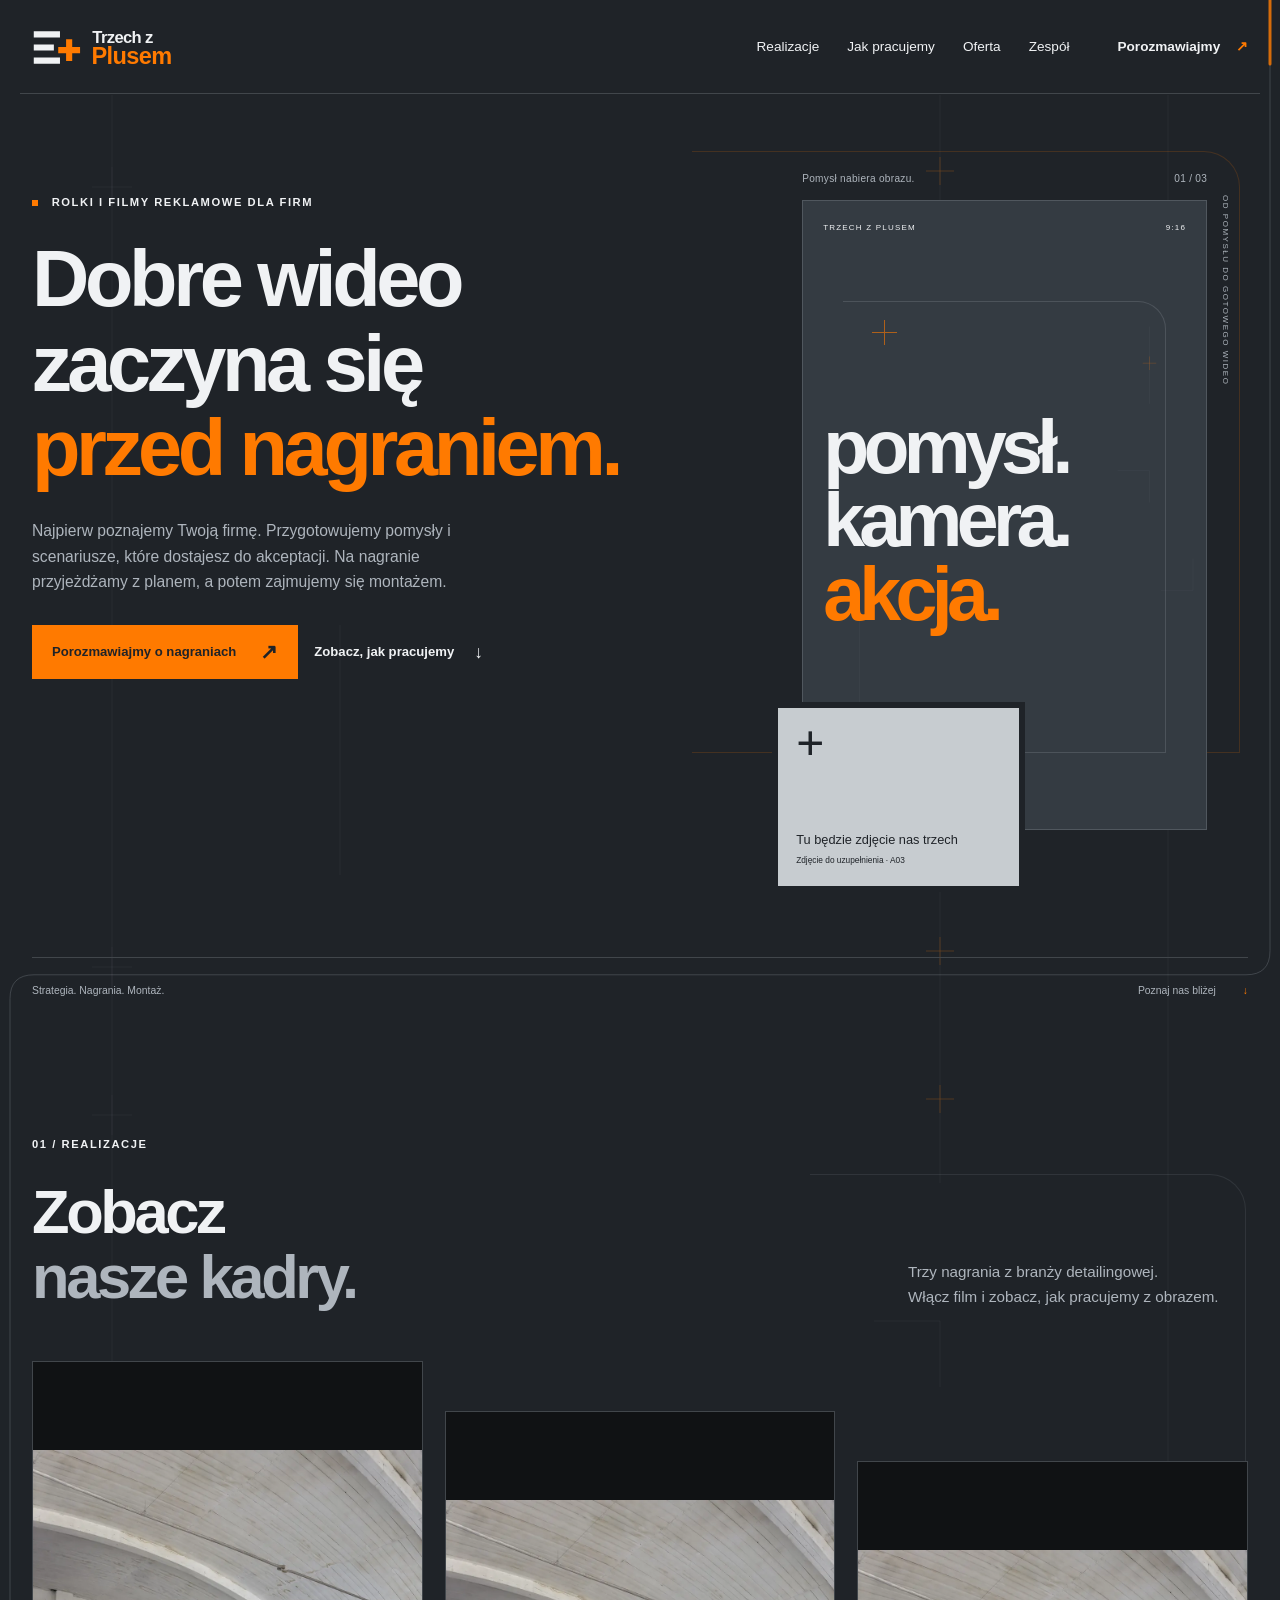
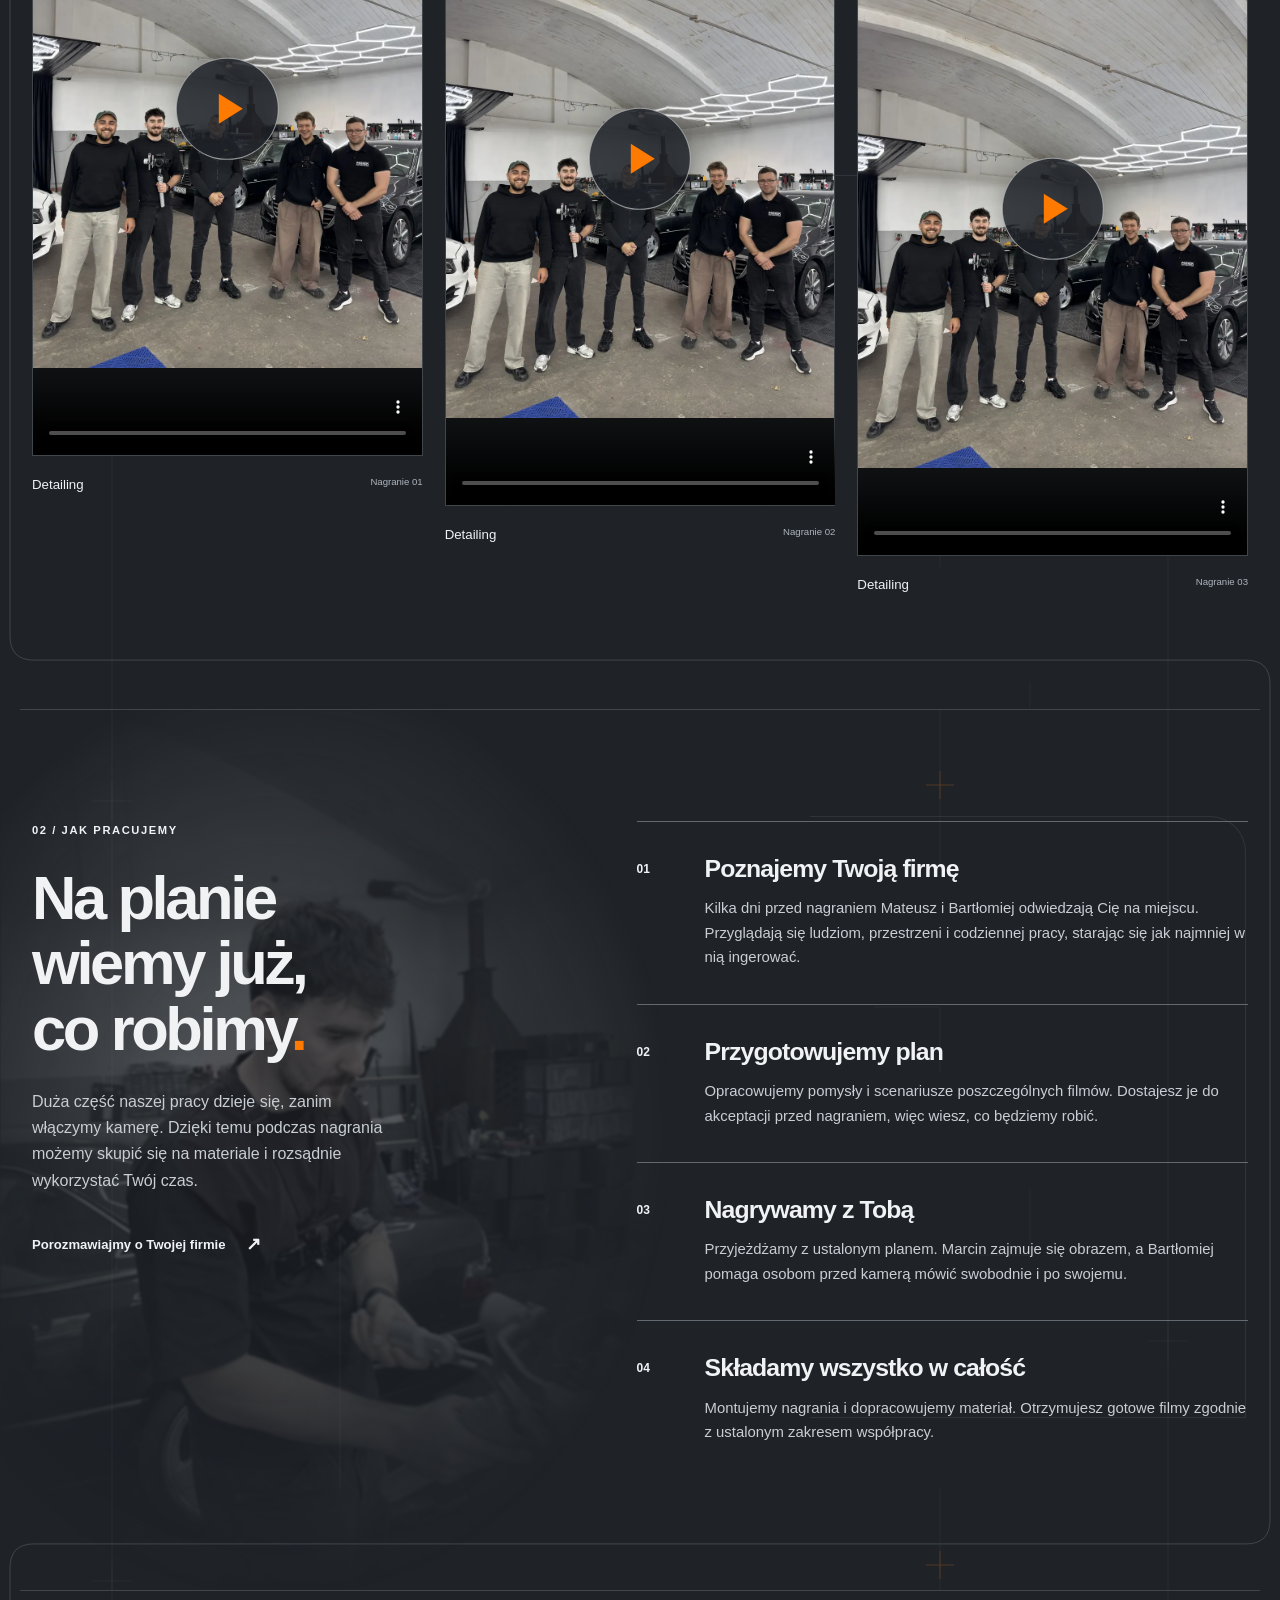
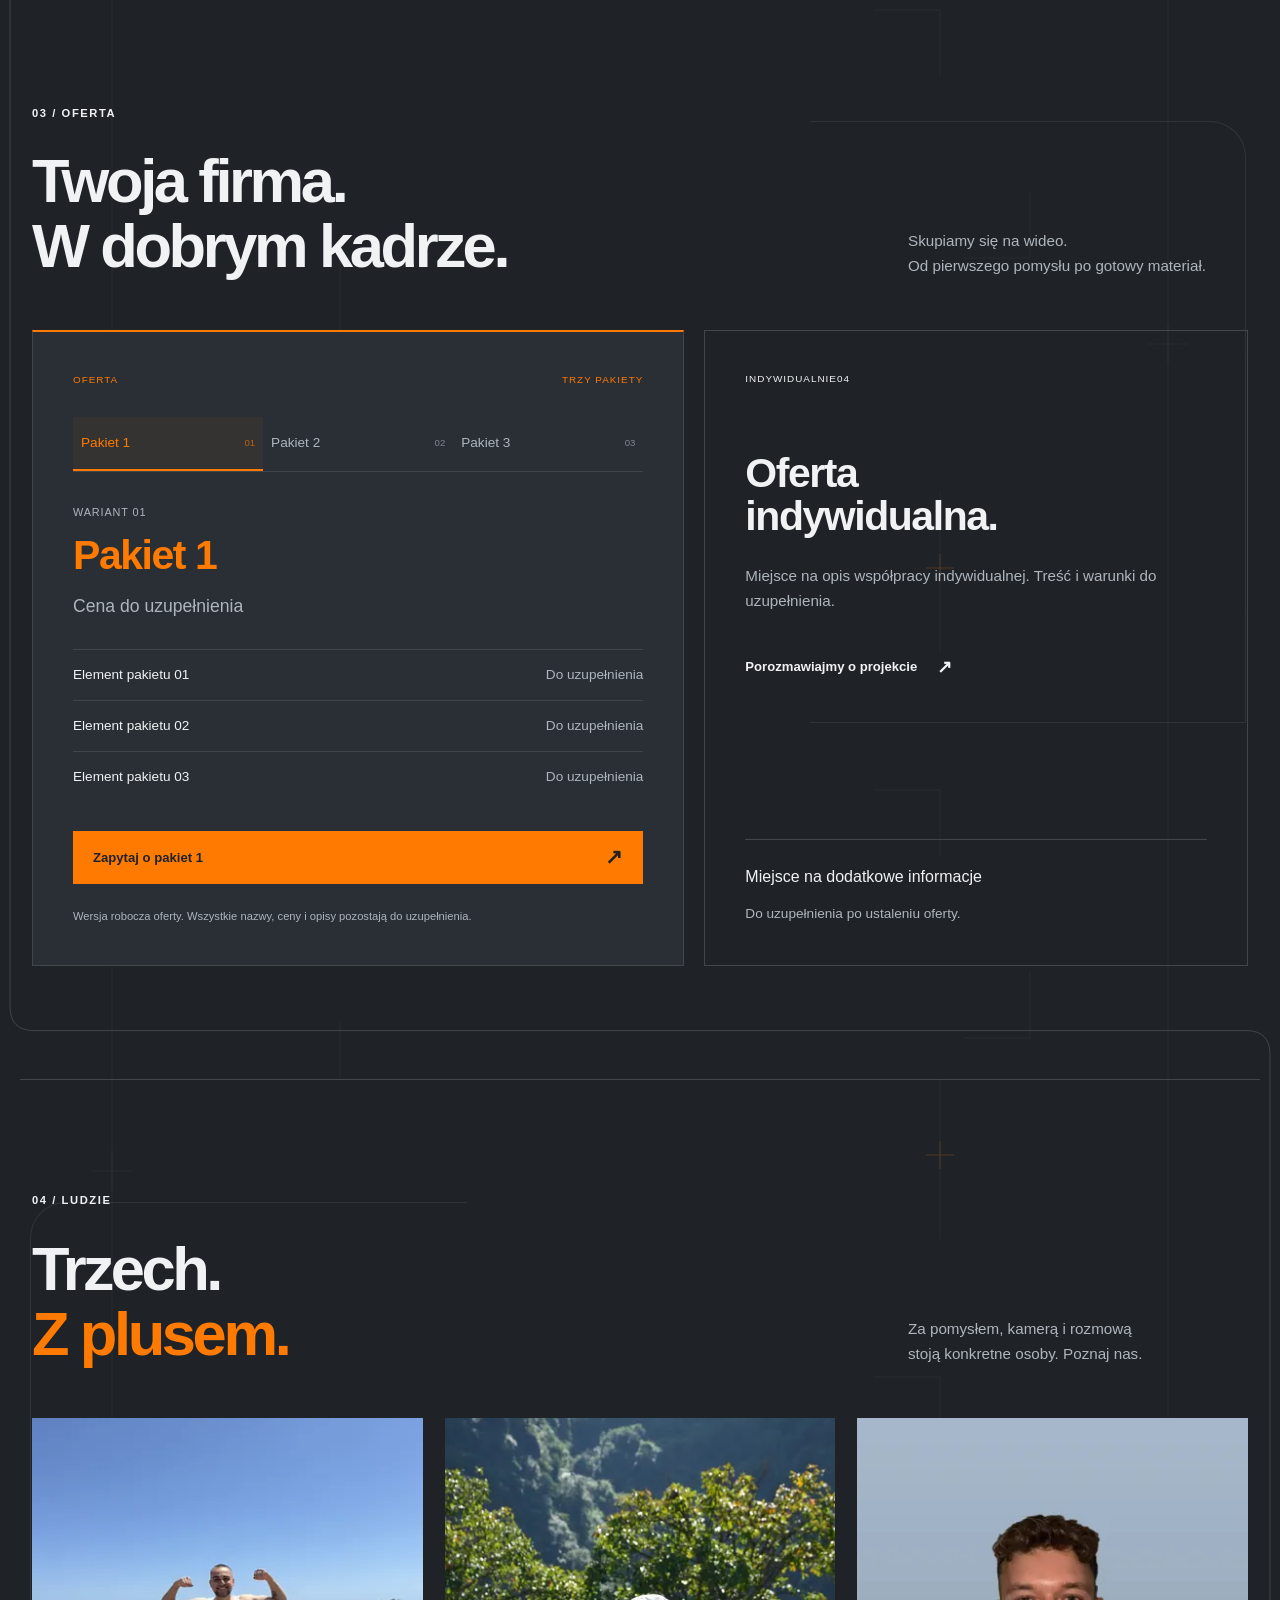
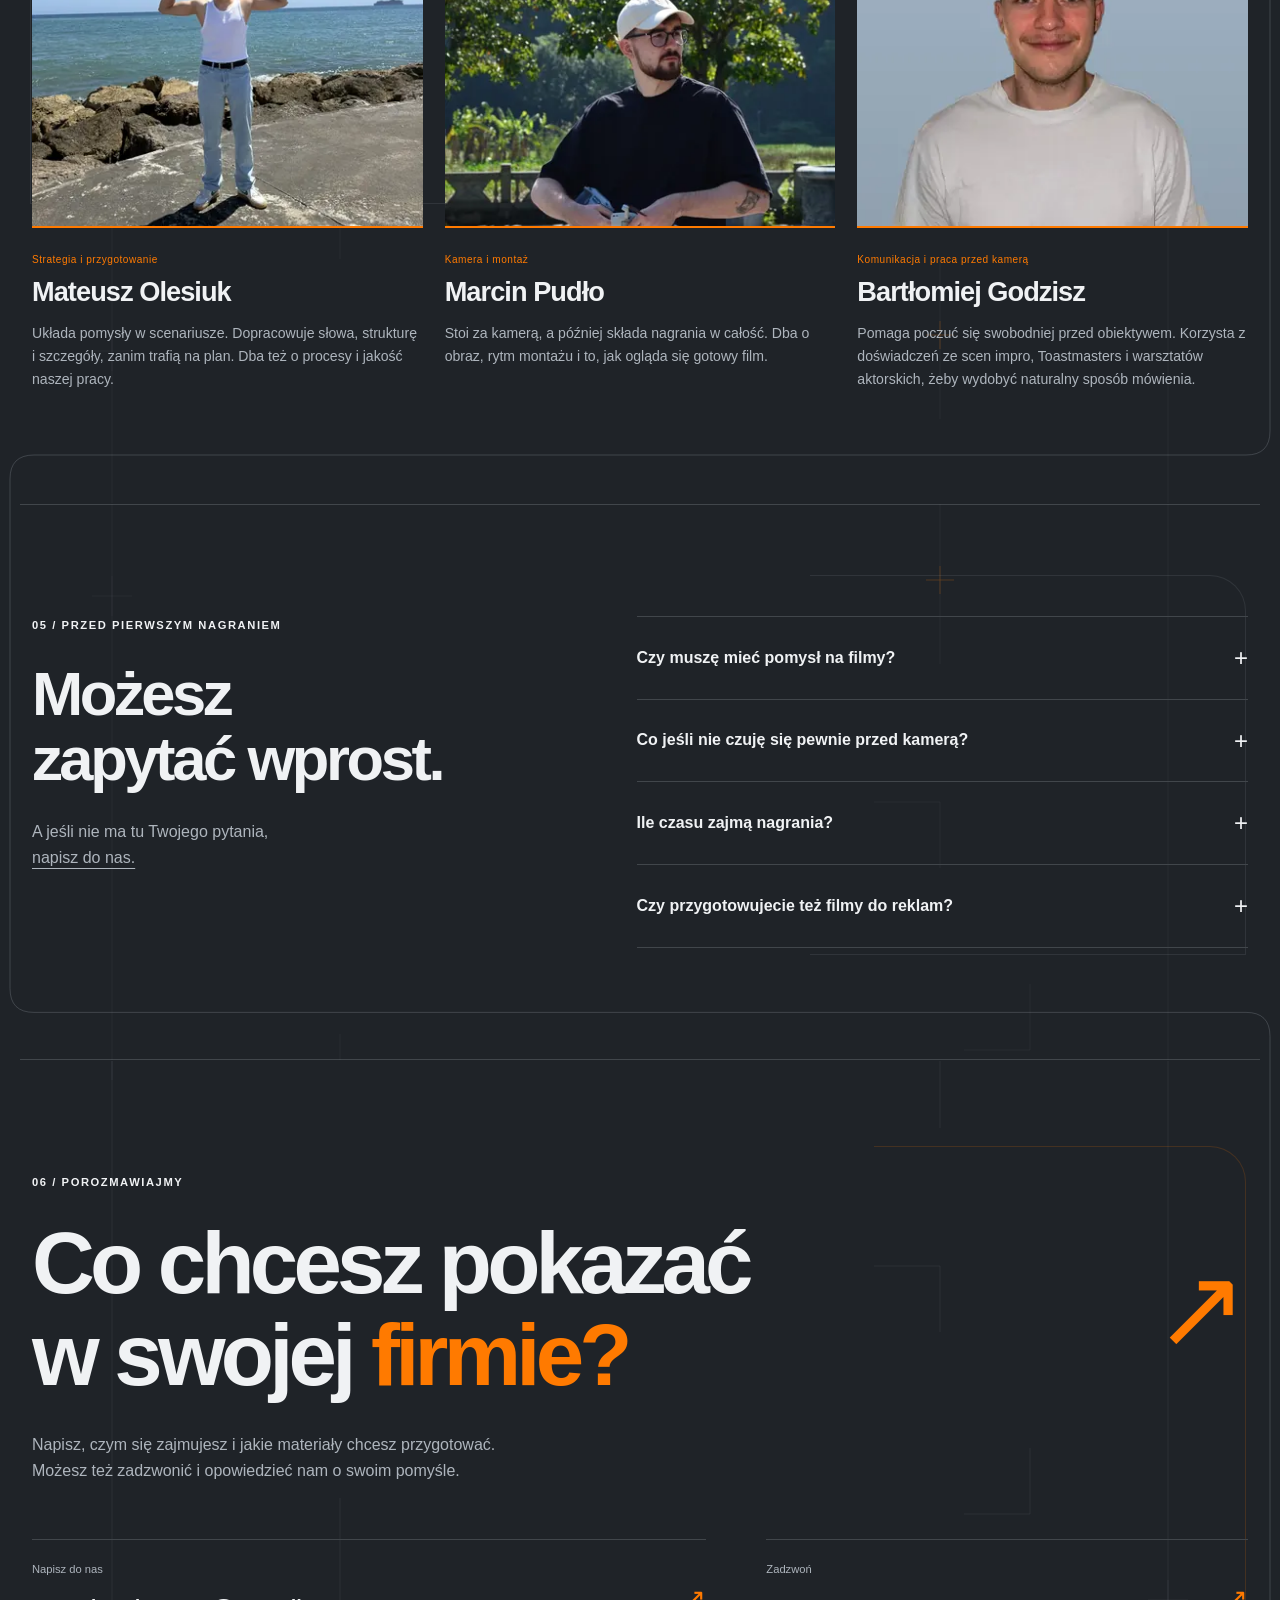
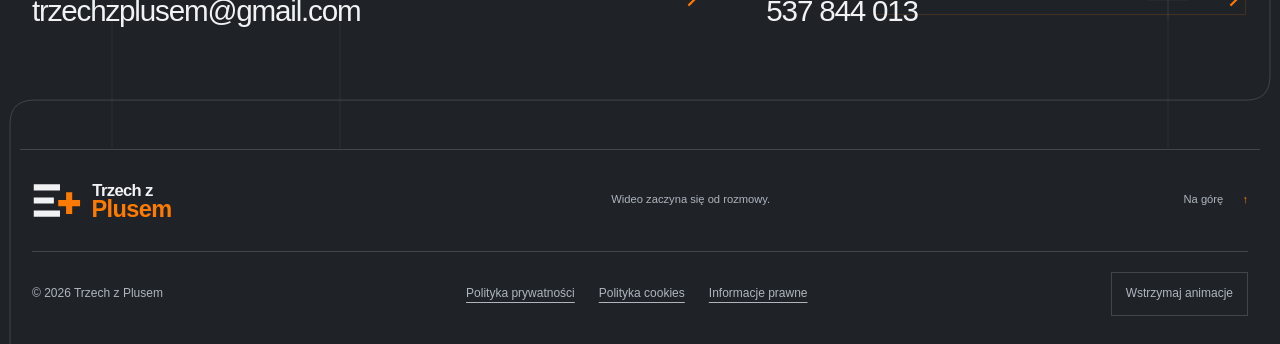
==== commit ebc0ac33: "Update website media, offer tabs and continuous scroll route" ====
--- a/index.html
+++ b/index.html
@@ -6,6 +6,8 @@
   <meta name="theme-color" content="#1f2328">
   <meta name="description" content="Trzech z Plusem. Rolki i filmy reklamowe dla firm. Poznajemy Twoją firmę, przygotowujemy scenariusze, nagrywamy i montujemy.">
   <title>Trzech z Plusem | Rolki i filmy reklamowe dla firm</title>
+  <link rel="icon" href="assets/images/branding/favicon.ico" sizes="any">
+  <link rel="icon" href="assets/images/branding/favicon.svg" type="image/svg+xml">
   <link rel="stylesheet" href="styles.css">
   <!-- Background experiment: remove this link to restore the plain background. -->
   <link rel="stylesheet" href="background-trial.css">
@@ -45,12 +47,12 @@
       </div>
       <div class="hero-composition">
         <div class="composition-caption"><span>Pomysł nabiera obrazu.</span><span aria-hidden="true">01 / 03</span></div>
-        <figure class="hero-frame media-placeholder" data-missing="A03">
+        <figure class="hero-frame media-placeholder hero-motion-frame" data-missing="A03" aria-label="Dekoracyjny kadr Trzech z Plusem">
+          <div class="frame-decoration" aria-hidden="true"><span class="frame-guide"></span><span class="frame-marker"></span></div>
           <div class="frame-top"><span>TRZECH Z PLUSEM</span><span>9:16</span></div>
           <div class="frame-art" aria-hidden="true"><span>pomysł.</span><span>kamera.</span><span class="outlined">akcja.</span></div>
-          <figcaption><span class="placeholder-dot" aria-hidden="true"></span> Miejsce na wideo <small>A03</small></figcaption>
         </figure>
-        <div class="behind-frame" data-missing="A03"><span class="crosshair" aria-hidden="true">+</span><span>Kadr z planu<small>Zdjęcie do uzupełnienia · A03</small></span></div>
+        <div class="behind-frame" data-missing="A03"><span class="crosshair" aria-hidden="true">+</span><span>Tu będzie zdjęcie nas trzech<small>Zdjęcie do uzupełnienia · A03</small></span></div>
         <span class="side-note" aria-hidden="true">OD POMYSŁU DO GOTOWEGO WIDEO</span>
       </div>
       <div class="hero-bottom"><span>Strategia. Nagrania. Montaż.</span><a href="#realizacje">Poznaj nas bliżej <span aria-hidden="true">↓</span></a></div>
@@ -59,17 +61,38 @@
     <!-- Portfolio -->
     <section class="section portfolio" id="realizacje" aria-labelledby="portfolio-title">
       <div class="container">
-        <div class="section-heading"><div><p class="eyebrow">01 / Realizacje</p><h2 id="portfolio-title">Miejsce na<br><span class="muted">nasze kadry.</span></h2></div><p class="section-intro">Tutaj pojawią się wybrane realizacje.<br>Na razie zostawiamy przestrzeń na prawdziwe materiały.</p></div>
+        <div class="section-heading"><div><p class="eyebrow">01 / Realizacje</p><h2 id="portfolio-title">Zobacz<br><span class="muted">nasze kadry.</span></h2></div><p class="section-intro">Trzy nagrania z branży detailingowej.<br>Włącz film i zobacz, jak pracujemy z obrazem.</p></div>
         <div class="portfolio-grid">
-          <figure class="work-item"><div class="work-frame media-placeholder work-one" data-missing="A04"><span class="frame-index">01</span><span class="crop-mark" aria-hidden="true"></span><span class="format-note">9:16 / WIDEO</span></div><figcaption><span>Realizacja do uzupełnienia</span><small>A04 / Materiał 01</small></figcaption></figure>
-          <figure class="work-item"><div class="work-frame media-placeholder work-two" data-missing="A04"><span class="frame-index">02</span><span class="crop-mark" aria-hidden="true"></span><span class="format-note">9:16 / WIDEO</span></div><figcaption><span>Realizacja do uzupełnienia</span><small>A04 / Materiał 02</small></figcaption></figure>
-          <figure class="work-item"><div class="work-frame media-placeholder work-three" data-missing="A04"><span class="frame-index">03</span><span class="crop-mark" aria-hidden="true"></span><span class="format-note">9:16 / WIDEO</span></div><figcaption><span>Realizacja do uzupełnienia</span><small>A04 / Materiał 03</small></figcaption></figure>
+          <figure class="work-item portfolio-film">
+            <video class="portfolio-video" controls playsinline preload="none" width="720" height="1280" poster="assets/images/behind-scenes/img_7782-960.webp" aria-label="Detailing, nagranie 01" aria-describedby="film-01-caption">
+              <source src="assets/video/portfolio/detailing-01.mp4" type="video/mp4">
+              Twoja przeglądarka nie obsługuje wideo. <a href="assets/video/portfolio/detailing-01.mp4">Otwórz nagranie 01</a>.
+            </video>
+            <figcaption id="film-01-caption"><span>Detailing</span><small>Nagranie 01</small></figcaption>
+          </figure>
+          <figure class="work-item portfolio-film">
+            <video class="portfolio-video" controls playsinline preload="none" width="720" height="1280" poster="assets/images/behind-scenes/img_7782-960.webp" aria-label="Detailing, nagranie 02" aria-describedby="film-02-caption">
+              <source src="assets/video/portfolio/detailing-02.mp4" type="video/mp4">
+              Twoja przeglądarka nie obsługuje wideo. <a href="assets/video/portfolio/detailing-02.mp4">Otwórz nagranie 02</a>.
+            </video>
+            <figcaption id="film-02-caption"><span>Detailing</span><small>Nagranie 02</small></figcaption>
+          </figure>
+          <figure class="work-item portfolio-film">
+            <video class="portfolio-video" controls playsinline preload="none" width="720" height="1280" poster="assets/images/behind-scenes/img_7782-960.webp" aria-label="Detailing, nagranie 03" aria-describedby="film-03-caption">
+              <source src="assets/video/portfolio/detailing-03.mp4" type="video/mp4">
+              Twoja przeglądarka nie obsługuje wideo. <a href="assets/video/portfolio/detailing-03.mp4">Otwórz nagranie 03</a>.
+            </video>
+            <figcaption id="film-03-caption"><span>Detailing</span><small>Nagranie 03</small></figcaption>
+          </figure>
         </div>
       </div>
     </section>
 
     <!-- Process -->
-    <section class="section light-section" id="proces" aria-labelledby="process-title">
+    <section class="section process-section" id="proces" aria-labelledby="process-title">
+      <div class="process-backdrop" aria-hidden="true">
+        <img src="assets/images/behind-scenes/img_7760-960.webp" srcset="assets/images/behind-scenes/img_7760-480.webp 480w, assets/images/behind-scenes/img_7760-960.webp 960w" sizes="(min-width: 960px) 50vw, 100vw" width="960" height="1280" alt="" loading="lazy" decoding="async">
+      </div>
       <div class="container process-layout">
         <div class="process-intro"><p class="eyebrow">02 / Jak pracujemy</p><h2 id="process-title">Na planie<br>wiemy już,<br>co robimy<span class="orange">.</span></h2><p>Duża część naszej pracy dzieje się, zanim włączymy kamerę. Dzięki temu podczas nagrania możemy skupić się na materiale i rozsądnie wykorzystać Twój czas.</p><a class="text-link" href="#kontakt">Porozmawiajmy o Twojej firmie <span aria-hidden="true">↗</span></a></div>
         <ol class="process-list">
@@ -85,8 +108,40 @@
     <section class="section services" id="oferta" aria-labelledby="services-title">
       <div class="container"><div class="section-heading"><div><p class="eyebrow">03 / Oferta</p><h2 id="services-title">Twoja firma.<br>W dobrym kadrze.</h2></div><p class="section-intro">Skupiamy się na wideo.<br>Od pierwszego pomysłu po gotowy materiał.</p></div>
         <div class="service-grid">
-          <article class="service-primary"><div class="service-label"><span>GŁÓWNY OBSZAR</span><span aria-hidden="true">01</span></div><h3>Rolki dla firm<span aria-hidden="true">↗</span></h3><p>Krótkie filmy do mediów społecznościowych. Przygotowujemy koncepcje, scenariusze, nagrania i montaż, żebyś nie musiał organizować każdego etapu osobno.</p><div class="service-tags"><span>Pomysł i scenariusz</span><span>Nagrania</span><span>Montaż</span></div></article>
-          <article class="service-secondary"><div class="service-label"><span>TAKŻE W NASZEJ OFERCIE</span><span aria-hidden="true">02</span></div><h3>Filmy reklamowe</h3><p>Przygotowujemy materiały wideo przeznaczone do płatnych reklam. Pomysł i formę filmu dopasowujemy do ustalonego celu oraz zakresu projektu.</p><a class="text-link" href="#kontakt">Opowiedz nam o projekcie <span aria-hidden="true">↗</span></a></article>
+          <article class="service-primary package-card" data-packages>
+            <div class="service-label"><span>OFERTA</span><span>TRZY PAKIETY</span></div>
+            <div class="package-tabs" aria-label="Wybierz pakiet" data-package-tabs hidden>
+              <button type="button" id="tab-start" data-package="package-start">Pakiet 1<span>01</span></button>
+              <button type="button" id="tab-standard" data-package="package-standard">Pakiet 2<span>02</span></button>
+              <button type="button" id="tab-plus" data-package="package-plus">Pakiet 3<span>03</span></button>
+            </div>
+            <section class="package-panel" id="package-start" data-package-panel aria-labelledby="heading-start">
+              <p class="package-tier">Wariant 01</p><h3 id="heading-start">Pakiet 1</h3>
+              <p class="package-price">Cena do uzupełnienia</p>
+              <dl class="package-specs"><div><dt>Element pakietu 01</dt><dd>Do uzupełnienia</dd></div><div><dt>Element pakietu 02</dt><dd>Do uzupełnienia</dd></div><div><dt>Element pakietu 03</dt><dd>Do uzupełnienia</dd></div></dl>
+              <a class="button" href="mailto:trzechzplusem@gmail.com?subject=Pakiet%201">Zapytaj o pakiet 1 <span aria-hidden="true">↗</span></a>
+            </section>
+            <section class="package-panel" id="package-standard" data-package-panel aria-labelledby="heading-standard">
+              <p class="package-tier">Wariant 02</p><h3 id="heading-standard">Pakiet 2</h3>
+              <p class="package-price">Cena do uzupełnienia</p>
+              <dl class="package-specs"><div><dt>Element pakietu 01</dt><dd>Do uzupełnienia</dd></div><div><dt>Element pakietu 02</dt><dd>Do uzupełnienia</dd></div><div><dt>Element pakietu 03</dt><dd>Do uzupełnienia</dd></div></dl>
+              <a class="button" href="mailto:trzechzplusem@gmail.com?subject=Pakiet%202">Zapytaj o pakiet 2 <span aria-hidden="true">↗</span></a>
+            </section>
+            <section class="package-panel" id="package-plus" data-package-panel aria-labelledby="heading-plus">
+              <p class="package-tier">Wariant 03</p><h3 id="heading-plus">Pakiet 3</h3>
+              <p class="package-price">Cena do uzupełnienia</p>
+              <dl class="package-specs"><div><dt>Element pakietu 01</dt><dd>Do uzupełnienia</dd></div><div><dt>Element pakietu 02</dt><dd>Do uzupełnienia</dd></div><div><dt>Element pakietu 03</dt><dd>Do uzupełnienia</dd></div></dl>
+              <a class="button" href="mailto:trzechzplusem@gmail.com?subject=Pakiet%203">Zapytaj o pakiet 3 <span aria-hidden="true">↗</span></a>
+            </section>
+            <p class="package-draft">Wersja robocza oferty. Wszystkie nazwy, ceny i opisy pozostają do uzupełnienia.</p>
+          </article>
+          <article class="service-secondary custom-package">
+            <div class="service-label"><span>INDYWIDUALNIE</span><span aria-hidden="true">04</span></div>
+            <h3>Oferta<br>indywidualna.</h3>
+            <p>Miejsce na opis współpracy indywidualnej. Treść i warunki do uzupełnienia.</p>
+            <a class="text-link" href="mailto:trzechzplusem@gmail.com?subject=Wsp%C3%B3%C5%82praca%20indywidualna">Porozmawiajmy o projekcie <span aria-hidden="true">↗</span></a>
+            <div class="custom-package-note"><h4>Miejsce na dodatkowe informacje</h4><p>Do uzupełnienia po ustaleniu oferty.</p></div>
+          </article>
         </div>
       </div>
     </section>
@@ -95,14 +150,14 @@
     <section class="section team-section" id="zespol" aria-labelledby="team-title"><div class="container">
       <div class="section-heading"><div><p class="eyebrow">04 / Ludzie</p><h2 id="team-title">Trzech.<br><span class="orange">Z plusem.</span></h2></div><p class="section-intro">Za pomysłem, kamerą i rozmową<br>stoją konkretne osoby. Poznaj nas.</p></div>
       <div class="team-grid">
-        <article class="person"><div class="portrait-placeholder" data-missing="A05"><span class="initials" aria-hidden="true">MO</span><span>Portret do uzupełnienia · A05</span></div><p class="person-role">Strategia i przygotowanie</p><h3>Mateusz Olesiuk</h3><p>Układa pomysły w scenariusze. Dopracowuje słowa, strukturę i szczegóły, zanim trafią na plan. Dba też o procesy i jakość naszej pracy.</p></article>
-        <article class="person"><div class="portrait-placeholder" data-missing="A05"><span class="initials" aria-hidden="true">MP</span><span>Portret do uzupełnienia · A05</span></div><p class="person-role">Kamera i montaż</p><h3>Marcin Pudło</h3><p>Stoi za kamerą, a później składa nagrania w całość. Dba o obraz, rytm montażu i to, jak ogląda się gotowy film.</p></article>
-        <article class="person"><div class="portrait-placeholder" data-missing="A05"><span class="initials" aria-hidden="true">BG</span><span>Portret do uzupełnienia · A05</span></div><p class="person-role">Komunikacja i praca przed kamerą</p><h3>Bartłomiej Godzisz</h3><p>Pomaga poczuć się swobodniej przed obiektywem. Korzysta z doświadczeń ze scen impro, Toastmasters i warsztatów aktorskich, żeby wydobyć naturalny sposób mówienia.</p></article>
+        <article class="person"><img class="team-photo team-photo--mateusz-olesiuk" src="assets/images/team/mateusz-olesiuk-800.webp" srcset="assets/images/team/mateusz-olesiuk-400.webp 400w, assets/images/team/mateusz-olesiuk-800.webp 800w" sizes="(min-width: 1304px) 399px, (min-width: 640px) calc((100vw - 108px) / 3), calc(100vw - 40px)" width="800" height="1067" alt="Mateusz Olesiuk" loading="lazy" decoding="async"><p class="person-role">Strategia i przygotowanie</p><h3>Mateusz Olesiuk</h3><p>Układa pomysły w scenariusze. Dopracowuje słowa, strukturę i szczegóły, zanim trafią na plan. Dba też o procesy i jakość naszej pracy.</p></article>
+        <article class="person"><img class="team-photo team-photo--marcin-pudlo" src="assets/images/team/marcin-pudlo-800.webp" srcset="assets/images/team/marcin-pudlo-400.webp 400w, assets/images/team/marcin-pudlo-800.webp 800w" sizes="(min-width: 1304px) 399px, (min-width: 640px) calc((100vw - 108px) / 3), calc(100vw - 40px)" width="800" height="1207" alt="Marcin Pudło" loading="lazy" decoding="async"><p class="person-role">Kamera i montaż</p><h3>Marcin Pudło</h3><p>Stoi za kamerą, a później składa nagrania w całość. Dba o obraz, rytm montażu i to, jak ogląda się gotowy film.</p></article>
+        <article class="person"><img class="team-photo team-photo--bartlomiej-godzisz" src="assets/images/team/bartlomiej-godzisz-800.webp" srcset="assets/images/team/bartlomiej-godzisz-400.webp 400w, assets/images/team/bartlomiej-godzisz-800.webp 800w" sizes="(min-width: 1304px) 399px, (min-width: 640px) calc((100vw - 108px) / 3), calc(100vw - 40px)" width="800" height="800" alt="Bartłomiej Godzisz" loading="lazy" decoding="async"><p class="person-role">Komunikacja i praca przed kamerą</p><h3>Bartłomiej Godzisz</h3><p>Pomaga poczuć się swobodniej przed obiektywem. Korzysta z doświadczeń ze scen impro, Toastmasters i warsztatów aktorskich, żeby wydobyć naturalny sposób mówienia.</p></article>
       </div>
     </div></section>
 
     <!-- FAQ -->
-    <section class="section light-section" id="faq" aria-labelledby="faq-title"><div class="container faq-layout">
+    <section class="section faq-section" id="faq" aria-labelledby="faq-title"><div class="container faq-layout">
       <div><p class="eyebrow">05 / Przed pierwszym nagraniem</p><h2 id="faq-title">Możesz<br>zapytać wprost.</h2><p class="faq-intro">A jeśli nie ma tu Twojego pytania,<br><a href="mailto:trzechzplusem@gmail.com">napisz do nas.</a></p></div>
       <div class="faq-list">
         <details><summary>Czy muszę mieć pomysł na filmy?<span aria-hidden="true">+</span></summary><p>Możesz przyjść z pomysłem, ale nie musisz mieć gotowej koncepcji. Poznajemy Twoją firmę i na tej podstawie przygotowujemy propozycje oraz scenariusze do akceptacji.</p></details>
--- a/styles.css
+++ b/styles.css
@@ -31,7 +31,7 @@
 .status-dot { display: inline-block; width: 6px; height: 6px; background: var(--orange); margin-right: 9px; vertical-align: middle; }
 .skip-link { position: absolute; z-index: 10; top: 10px; left: 20px; background: var(--light); color: var(--dark); padding: 12px 20px; transform: translateY(-160%); }
 .skip-link:focus { transform: none; }
-.site-header { border-bottom: 1px solid var(--line); }
+.site-header { border-bottom: 1px solid transparent; --separator-bottom: var(--line); }
 .header-inner { display: flex; align-items: center; justify-content: space-between; flex-wrap: wrap; gap: 20px; padding-block: 24px; }
 .wordmark { font-size: 1.35rem; font-weight: 700; letter-spacing: -.065em; text-decoration: none; white-space: nowrap; }
 .brand-logo { display: block; width: 166px; height: auto; max-width: 100%; }
@@ -54,6 +54,14 @@
 .hero-composition { position: relative; max-width: 460px; width: 100%; margin: 58px auto 0; padding: 0 25px 62px 30px; }
 .composition-caption { display: flex; justify-content: space-between; font-size: .63rem; color: var(--muted); margin-bottom: 12px; letter-spacing: .03em; }
 .hero-frame { aspect-ratio: 9/14; background: #343b42; padding: 20px; display: flex; flex-direction: column; justify-content: space-between; position: relative; border: 1px solid #50575e; }
+.hero-motion-frame { isolation: isolate; overflow: hidden; }
+.frame-decoration { position: absolute; inset: 0; z-index: -1; pointer-events: none; }
+.frame-decoration::before { content: ""; position: absolute; inset: -24px; background: url("assets/images/ui/background-guides.svg") center / 580px 740px; opacity: .75; }
+.frame-guide { position: absolute; inset: 16% 10% 12%; border: 1px solid rgb(174 181 189 / 20%); border-left: none; border-radius: 0 28px 0 0; }
+.frame-marker { position: absolute; top: 19%; left: 17%; width: 25px; height: 25px; opacity: .6; }
+.frame-marker::before, .frame-marker::after { content: ""; position: absolute; background: var(--orange); }
+.frame-marker::before { width: 25px; height: 1px; top: 12px; }
+.frame-marker::after { height: 25px; width: 1px; left: 12px; }
 .frame-top { display: flex; justify-content: space-between; font-size: .5rem; letter-spacing: .15em; }
 .frame-art { margin-block: auto; font-size: clamp(2.8rem, 8vw, 4.7rem); font-weight: 700; letter-spacing: -.075em; line-height: .98; }
 .frame-art span { display: block; }
@@ -64,6 +72,12 @@
 .behind-frame { position: absolute; bottom: 0; left: 0; background: #c7ccd0; color: var(--dark); width: 55%; aspect-ratio: 4/3; display: flex; flex-direction: column; justify-content: space-between; padding: 18px; border: 6px solid var(--dark); font-size: .8rem; }
 .crosshair { font-weight: 300; font-size: 3rem; line-height: .7; }
 .behind-frame small { display: block; font-size: .52rem; margin-top: 4px; }
+.hero-photo-frame { padding: 0; overflow: hidden; }
+.hero-photo { display: block; width: 100%; height: 100%; position: absolute; inset: 0; object-fit: cover; object-position: 48% center; }
+.hero-photo-frame figcaption { top: auto; bottom: 18px; left: auto; right: 14px; padding: 5px 10px; color: var(--light); background: var(--dark); font-size: .65rem; }
+.behind-photo-frame { padding: 0; overflow: hidden; aspect-ratio: 4 / 4.5; }
+.behind-photo-frame img { display: block; width: 100%; height: 100%; object-fit: cover; object-position: center; }
+.behind-photo-frame figcaption { position: absolute; bottom: 0; inset-inline: 0; background: var(--dark); color: var(--light); padding: 7px 8px; font-size: .6rem; line-height: 1.4; }
 .side-note { position: absolute; right: 0; top: 24px; writing-mode: vertical-rl; font-size: .5rem; letter-spacing: .19em; color: var(--muted); }
 .hero-bottom { display: flex; justify-content: space-between; flex-wrap: wrap; gap: 16px; border-top: 1px solid var(--line); padding-block: 24px; margin-top: 50px; font-size: .65rem; color: var(--muted); }
 .hero-bottom a { text-decoration: none; }
@@ -76,6 +90,16 @@
 .work-one { background: #30373e; }
 .work-two { background: #393a36; }
 .work-three { background: #2a3034; }
+.portfolio-video { display: block; width: 100%; height: auto; aspect-ratio: 9 / 16; object-fit: contain; background: #101214; border: 1px solid var(--line); }
+.portfolio-video:focus-visible { outline: 3px solid var(--orange); outline-offset: 5px; }
+.video-player { position: relative; }
+.video-play-button { position: absolute; top: 50%; left: 50%; transform: translate(-50%, -50%); width: clamp(80px, 8vw, 112px); aspect-ratio: 1; border-radius: 50%; border: 1px solid rgb(240 242 244 / 55%); background: rgb(31 35 40 / 85%); color: var(--orange); display: grid; place-items: center; cursor: pointer; box-shadow: 0 4px 28px rgb(0 0 0 / 25%); transition: background-color .2s ease, color .2s ease; }
+.video-play-button::before { content: ""; width: 0; height: 0; border-top: 15px solid transparent; border-bottom: 15px solid transparent; border-left: 24px solid currentColor; margin-left: 6px; }
+.video-play-button:hover { background: var(--orange); color: var(--dark); }
+.video-play-button:disabled { cursor: wait; }
+.team-photo { display: block; width: 100%; height: auto; aspect-ratio: 4 / 4.2; object-fit: cover; object-position: center 40%; border-bottom: 2px solid var(--orange); background: #2d3339; }
+.team-photo--mateusz-olesiuk { object-position: center 48%; }
+.team-photo--marcin-pudlo { object-position: center 42%; }
 .frame-index { font-size: 5rem; letter-spacing: -.08em; font-weight: 600; color: #b5b9bc; }
 .crop-mark { position: absolute; top: 38%; left: 28%; width: 44%; height: 34%; border: 1px solid #70767a; }
 .crop-mark::before, .crop-mark::after { content: ''; position: absolute; background: #70767a; }
@@ -84,40 +108,67 @@
 .format-note { font-size: .62rem; letter-spacing: .12em; color: var(--muted); }
 .work-item figcaption { display: flex; flex-wrap: wrap; gap: 6px 12px; justify-content: space-between; margin-top: 18px; font-size: .83rem; }
 .work-item figcaption small { color: var(--muted); font-size: .6rem; }
-.light-section { background: var(--light); color: var(--dark); color-scheme: light; }
-.light-section :focus-visible { outline-color: var(--dark); }
+.process-section, .faq-section { background: var(--dark); color: var(--light); border-block: 1px solid transparent; --separator-top: var(--line); --separator-bottom: var(--line); }
+.process-section { position: relative; isolation: isolate; }
+.process-backdrop { position: absolute; top: 0; left: 0; width: 100%; height: min(740px, 100%); z-index: -1; pointer-events: none; overflow: hidden; -webkit-mask-image: radial-gradient(ellipse at 45% 45%, #000 20%, transparent 72%); mask-image: radial-gradient(ellipse at 45% 45%, #000 20%, transparent 72%); }
+.process-backdrop img { display: block; width: 100%; height: 100%; object-fit: cover; object-position: center 42%; opacity: .26; filter: saturate(.4) blur(1px); }
+@media (min-width: 960px) {
+  .process-backdrop { width: 52%; height: 100%; -webkit-mask-image: radial-gradient(ellipse at 42% 48%, #000 18%, transparent 72%); mask-image: radial-gradient(ellipse at 42% 48%, #000 18%, transparent 72%); }
+}
 .process-layout, .faq-layout { display: grid; gap: 48px; }
-.process-intro > p:not(.eyebrow) { max-width: 365px; margin-block: 28px; color: #555e66; }
+.process-intro > p:not(.eyebrow) { max-width: 365px; margin-block: 28px; color: #c8ced4; }
 .process-list { padding: 0; margin: 0; list-style: none; }
-.process-list li { display: grid; grid-template-columns: 34px 1fr; gap: 16px; padding-block: 30px; border-top: 1px solid #bfc5cb; }
+.process-list li { display: grid; grid-template-columns: 34px 1fr; gap: 16px; padding-block: 30px; border-top: 1px solid #626970; }
 .step-number { font-size: .75rem; font-weight: 700; padding-top: 4px; }
 .process-list h3 { margin-bottom: 14px; }
-.process-list p { color: #555e66; font-size: .93rem; }
+.process-list p { color: #c8ced4; font-size: .93rem; }
 .service-grid { display: grid; gap: 20px; }
 .service-primary, .service-secondary { padding: 30px 24px; }
-.service-primary { background: var(--orange); color: var(--dark); }
+.service-primary { background: #292f35; color: var(--light); border: 1px solid var(--line); border-top: 2px solid var(--orange); }
+.service-primary h3, .service-primary .service-label { color: var(--orange); }
 .service-secondary { border: 1px solid var(--line); }
 .service-label { display: flex; justify-content: space-between; font-size: .62rem; letter-spacing: .1em; margin-bottom: 64px; }
 .service-grid h3 { font-size: clamp(2rem, 3.2vw, 3rem); margin-bottom: 24px; }
 .service-grid h3 span { float: right; font-weight: 400; }
 .service-grid p { max-width: 480px; font-size: .95rem; }
 .service-secondary p { color: var(--muted); }
-.service-tags { display: flex; flex-wrap: wrap; gap: 10px 22px; border-top: 1px solid #9d4b00; padding-top: 22px; margin-top: 44px; font-size: .7rem; }
+.service-tags { display: flex; flex-wrap: wrap; gap: 10px 22px; border-top: 1px solid var(--line); padding-top: 22px; margin-top: 44px; font-size: .7rem; }
 .service-secondary .text-link { margin-top: 32px; }
-.team-section { border-top: 1px solid var(--line); }
+.package-card .service-label { margin-bottom: 28px; }
+.package-tabs { display: grid; grid-template-columns: repeat(3, minmax(0, 1fr)); border-bottom: 1px solid var(--line); margin-bottom: 32px; }
+.package-tabs button { display: flex; justify-content: space-between; align-items: center; gap: 6px; padding: 15px 8px; border: 0; border-bottom: 2px solid transparent; background: transparent; color: var(--muted); cursor: pointer; font-size: .85rem; }
+.package-tabs button span { font-size: .6rem; opacity: .65; }
+.package-tabs button[aria-selected="true"] { color: var(--orange); border-bottom-color: var(--orange); background: rgb(255 122 0 / 5%); }
+.package-tabs button:hover { color: var(--light); }
+.package-panel + .package-panel { margin-top: 36px; }
+.package-card[data-enhanced] .package-panel { margin-top: 0; }
+.package-panel:focus-visible { outline: 2px solid var(--orange); outline-offset: 8px; }
+.package-card .package-tier { color: var(--muted); font-size: .68rem; letter-spacing: .08em; text-transform: uppercase; margin-bottom: 12px; }
+.package-card .package-panel h3 { margin-bottom: 14px; }
+.package-card .package-price { color: var(--muted); font-size: 1.1rem; }
+.package-specs { margin: 28px 0; font-size: .85rem; }
+.package-specs div { display: flex; justify-content: space-between; flex-wrap: wrap; gap: 4px 14px; padding-block: 14px; border-top: 1px solid var(--line); }
+.package-specs dd { margin: 0; color: var(--muted); }
+.package-panel .button { width: 100%; }
+.package-card .package-draft { margin-top: 24px; color: var(--muted); font-size: .7rem; line-height: 1.5; }
+.custom-package { display: flex; flex-direction: column; align-items: flex-start; }
+.custom-package-note { width: 100%; margin-top: auto; padding-top: 48px; }
+.custom-package-note h4 { margin: 0 0 12px; border-top: 1px solid var(--line); padding-top: 24px; font-size: 1rem; font-weight: 500; }
+.custom-package-note p { font-size: .85rem; }
+.team-section { border-top: 1px solid transparent; --separator-top: var(--line); }
 .portrait-placeholder { aspect-ratio: 4/4.2; background: #2d3339; border-bottom: 2px solid var(--orange); display: flex; align-items: center; justify-content: space-between; flex-direction: column; padding: 48px 16px 16px; font-size: .6rem; color: var(--muted); }
 .initials { font-size: clamp(5rem, 9vw, 8rem); font-weight: 600; letter-spacing: -.07em; color: #8b949c; margin-block: auto; }
 .person .person-role { margin-top: 24px; font-size: .63rem; color: var(--orange); letter-spacing: .05em; }
 .person h3 { margin-block: 9px 15px; }
 .person > p:last-child { font-size: .88rem; color: var(--muted); }
-.faq-intro { margin-top: 28px; color: #555e66; }
-.faq-list details { border-top: 1px solid #bfc5cb; }
-.faq-list details:last-child { border-bottom: 1px solid #bfc5cb; }
+.faq-intro { margin-top: 28px; color: var(--muted); }
+.faq-list details { border-top: 1px solid var(--line); }
+.faq-list details:last-child { border-bottom: 1px solid var(--line); }
 .faq-list summary { cursor: pointer; display: flex; align-items: center; justify-content: space-between; gap: 24px; list-style: none; padding-block: 24px; font-size: 1rem; font-weight: 600; line-height: 1.4; }
 .faq-list summary::-webkit-details-marker { display: none; }
 .faq-list summary span { font-size: 1.5rem; font-weight: 400; transition: transform .2s; }
 .faq-list details[open] summary span { transform: rotate(45deg); }
-.faq-list details p { padding: 0 30px 24px 0; color: #555e66; font-size: .93rem; }
+.faq-list details p { padding: 0 30px 24px 0; color: var(--muted); font-size: .93rem; }
 .contact-heading { display: flex; justify-content: space-between; align-items: center; gap: 24px; }
 .contact-heading h2 { font-size: clamp(2.5rem, 6.8vw, 6.5rem); }
 .contact-arrow { display: none; font-size: 7rem; font-weight: 400; color: var(--orange); line-height: 1; }
@@ -128,7 +179,16 @@
 .contact-links strong { grid-column: 1; font-size: clamp(1.05rem, 2.4vw, 1.85rem); font-weight: 400; letter-spacing: -.04em; overflow-wrap: anywhere; }
 .link-arrow { grid-column: 2; grid-row: 1 / 3; align-self: center; margin-left: 12px; color: var(--orange); font-size: 1.6rem; }
 .contact-links a:hover strong { text-decoration: underline; }
-.site-footer { border-top: 1px solid var(--line); }
+.site-footer { border-top: 1px solid transparent; --separator-top: var(--line); }
+/* Match the hero divider width while keeping the outer route unobstructed. */
+.site-header, .process-section, .faq-section, .team-section, .site-footer {
+  background-image:
+    linear-gradient(var(--separator-top, transparent), var(--separator-top, transparent)),
+    linear-gradient(var(--separator-bottom, transparent), var(--separator-bottom, transparent));
+  background-size: min(calc(100% - 40px), var(--container)) 1px;
+  background-position: center top, center bottom;
+  background-repeat: no-repeat;
+}
 .footer-inner { display: flex; flex-wrap: wrap; gap: 25px; justify-content: space-between; align-items: center; padding-block: 30px; }
 .footer-inner p, .back-top { font-size: .7rem; color: var(--muted); }
 .back-top { text-decoration: none; }
--- a/background-trial.css
+++ b/background-trial.css
@@ -2,6 +2,8 @@
    Decorative only: no layout changes, scripts, external assets or pointer handling. */
 .hero,
 .portfolio,
+.process-section,
+.faq-section,
 .services,
 .team-section,
 .contact-section {
@@ -9,8 +11,8 @@
   isolation: isolate;
 }
 
-:is(.hero, .portfolio, .services, .team-section, .contact-section)::before,
-:is(.hero, .portfolio, .services, .team-section, .contact-section)::after {
+:is(.hero, .portfolio, .process-section, .services, .team-section, .faq-section, .contact-section)::before,
+:is(.hero, .portfolio, .process-section, .services, .team-section, .faq-section, .contact-section)::after {
   content: "";
   position: absolute;
   z-index: -1;
@@ -18,7 +20,7 @@
 }
 
 /* Sparse vertical guides and a few orange marks, like markings outside a frame. */
-:is(.hero, .portfolio, .services, .team-section, .contact-section)::before {
+:is(.hero, .portfolio, .process-section, .services, .team-section, .faq-section, .contact-section)::before {
   inset: 0;
   background-image: url("assets/images/ui/background-guides.svg");
   background-position: center top;
@@ -27,7 +29,7 @@
 }
 
 /* An oversized, incomplete frame remains at the edge of each composition. */
-:is(.hero, .portfolio, .services, .team-section, .contact-section)::after {
+:is(.hero, .portfolio, .process-section, .services, .team-section, .faq-section, .contact-section)::after {
   top: 11%;
   right: 2%;
   width: min(34%, 450px);
@@ -67,14 +69,14 @@
 }
 
 @media (max-width: 767px) {
-  :is(.hero, .portfolio, .services, .team-section, .contact-section)::before {
+  :is(.hero, .portfolio, .process-section, .services, .team-section, .faq-section, .contact-section)::before {
     background-size: 680px 680px;
     opacity: .24;
   }
-  :is(.hero, .portfolio, .services, .team-section, .contact-section)::after { display: none; }
+  :is(.hero, .portfolio, .process-section, .services, .team-section, .faq-section, .contact-section)::after { display: none; }
 }
 
 @media (prefers-reduced-motion: reduce) {
-  :is(.hero, .portfolio, .services, .team-section, .contact-section)::before,
-  :is(.hero, .portfolio, .services, .team-section, .contact-section)::after { animation: none; }
+  :is(.hero, .portfolio, .process-section, .services, .team-section, .faq-section, .contact-section)::before,
+  :is(.hero, .portfolio, .process-section, .services, .team-section, .faq-section, .contact-section)::after { animation: none; }
 }
--- a/motion-trial.css
+++ b/motion-trial.css
@@ -10,6 +10,16 @@
   cursor: pointer;
 }
 .motion-control:hover { color: var(--light); border-color: var(--muted); }
+.site-header, .site-footer { position: relative; isolation: isolate; }
+.scroll-route { position: absolute; z-index: -1; overflow: hidden; pointer-events: none; }
+.scroll-route path { fill: none; vector-effect: non-scaling-stroke; }
+.scroll-route-rail { stroke: var(--muted); stroke-opacity: .23; stroke-width: 1; }
+.scroll-route-marker { stroke: var(--orange); stroke-opacity: .8; stroke-width: 3; stroke-linecap: round; }
+.process-section .process-backdrop { z-index: -2; }
+@media (max-width: 767px) {
+  .scroll-route-rail { stroke-opacity: .18; }
+  .scroll-route-marker { stroke-opacity: .65; }
+}
 .motion-progress {
   position: fixed;
   inset: 0 0 auto;
@@ -36,6 +46,9 @@
   }
   .motion-running .hero .status-dot { animation: quiet-accent 5s ease-in-out infinite alternate; }
   .motion-running .hero .frame-art { animation: quiet-frame 12s ease-in-out infinite alternate; }
+  .motion-running .frame-decoration::before { animation: frame-lines-drift 18s ease-in-out infinite alternate; }
+  .motion-running .frame-guide { animation: frame-outline-drift 14s ease-in-out infinite alternate; }
+  .motion-running .frame-marker { animation: frame-marker-drift 11s ease-in-out infinite alternate; }
   .motion-running .button span,
   .motion-running .text-link span { transition: transform .25s ease; }
   @media (hover: hover) and (pointer: fine) {
@@ -53,6 +66,9 @@
 @keyframes quiet-guides { from { opacity: .28; } to { opacity: .55; } }
 @keyframes quiet-accent { from { opacity: .55; } to { opacity: 1; } }
 @keyframes quiet-frame { from { transform: translateY(0); } to { transform: translateY(-5px); } }
+@keyframes frame-lines-drift { from { transform: translateY(-10px); opacity: .45; } to { transform: translateY(10px); opacity: .85; } }
+@keyframes frame-outline-drift { from { transform: translate(0, 0); } to { transform: translate(-5px, 8px); } }
+@keyframes frame-marker-drift { from { transform: translateY(0); opacity: .4; } to { transform: translateY(14px); opacity: .75; } }
 
 /* Stop also the earlier background trial, including when the tab is hidden. */
 .motion-stopped .hero::before,
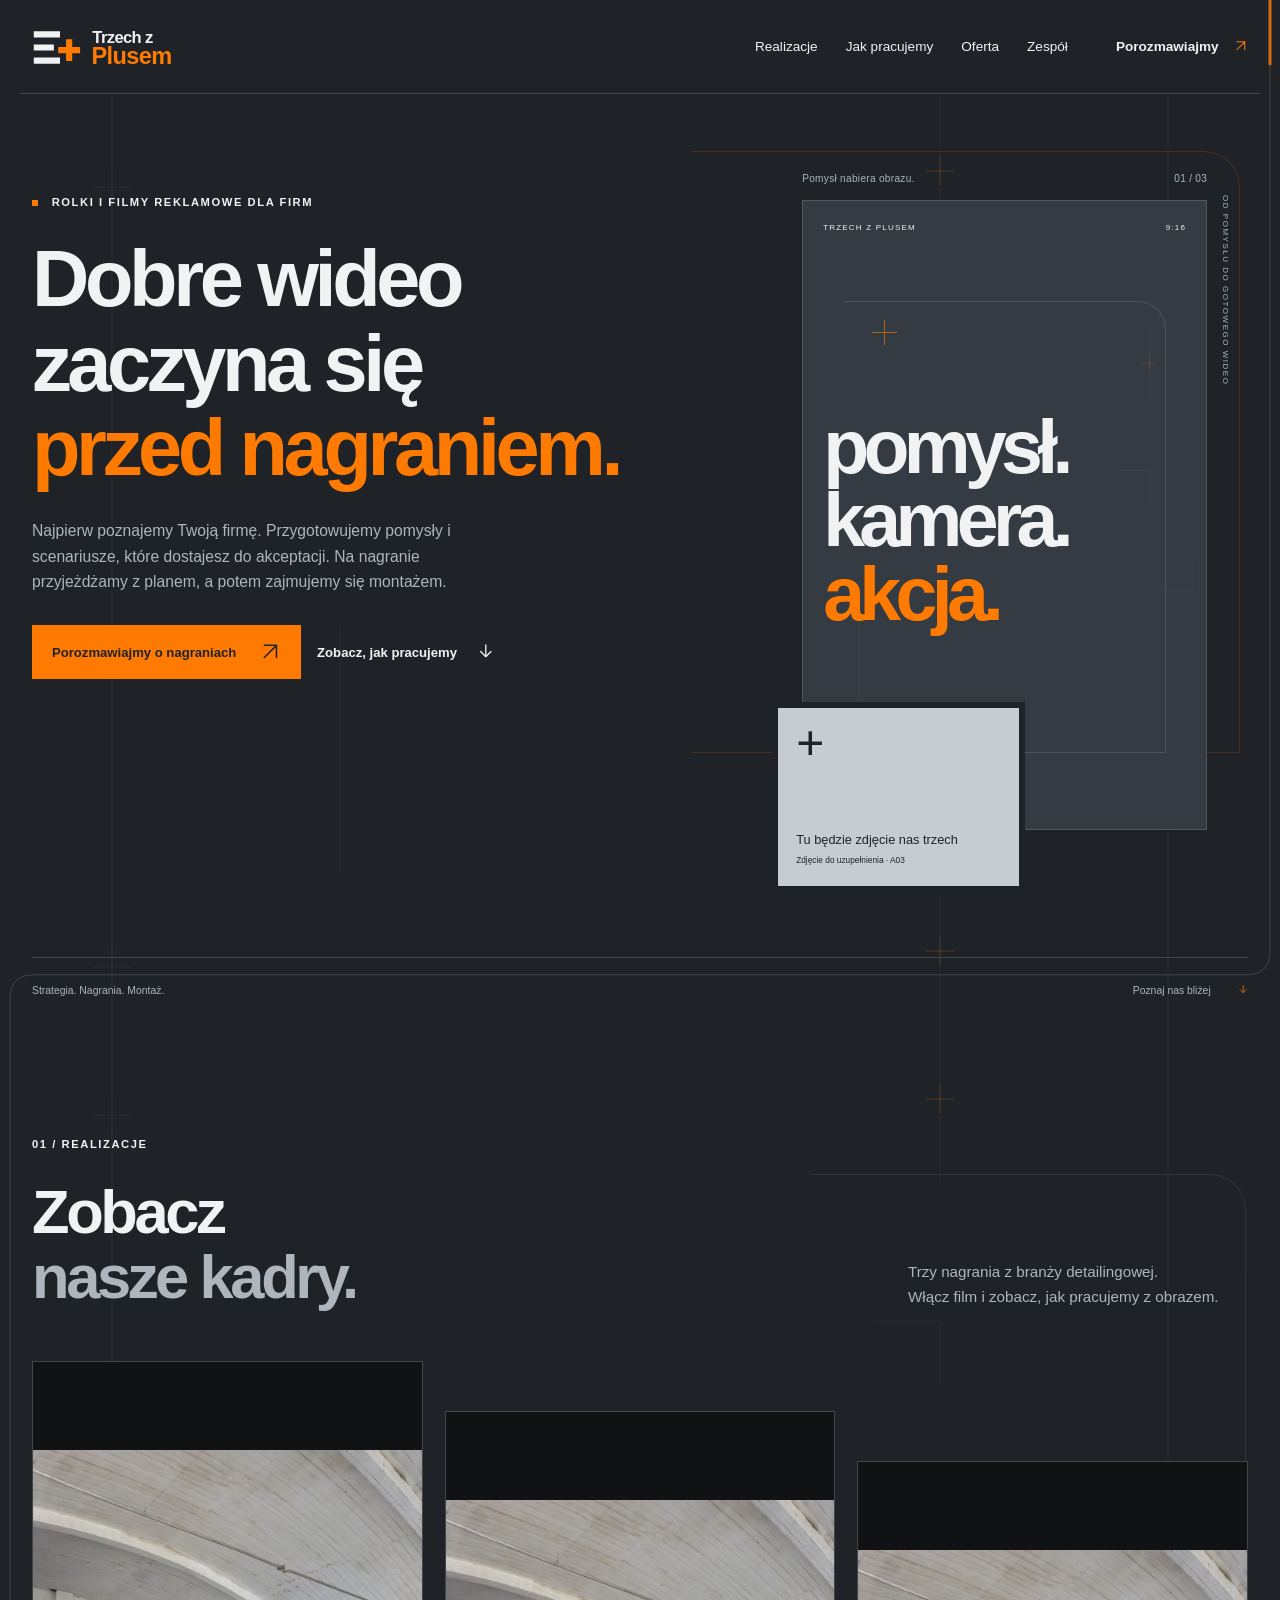
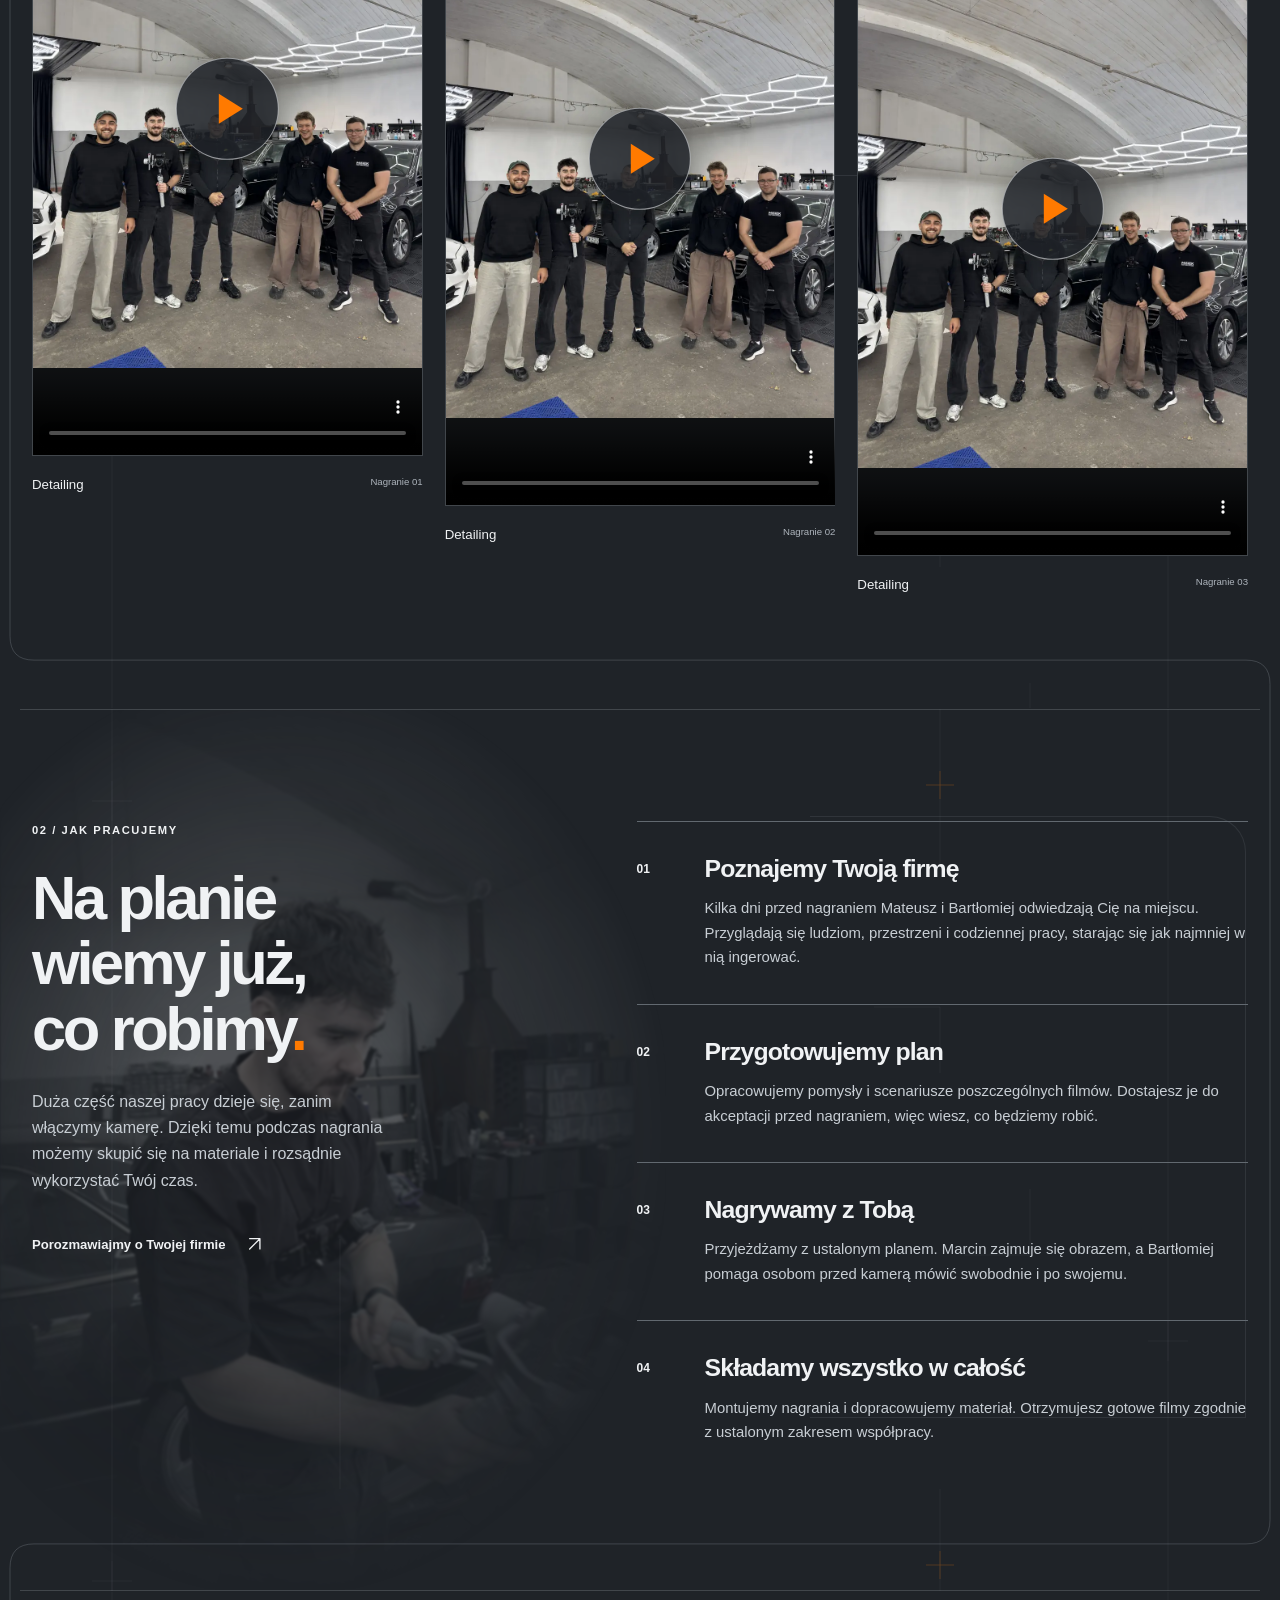
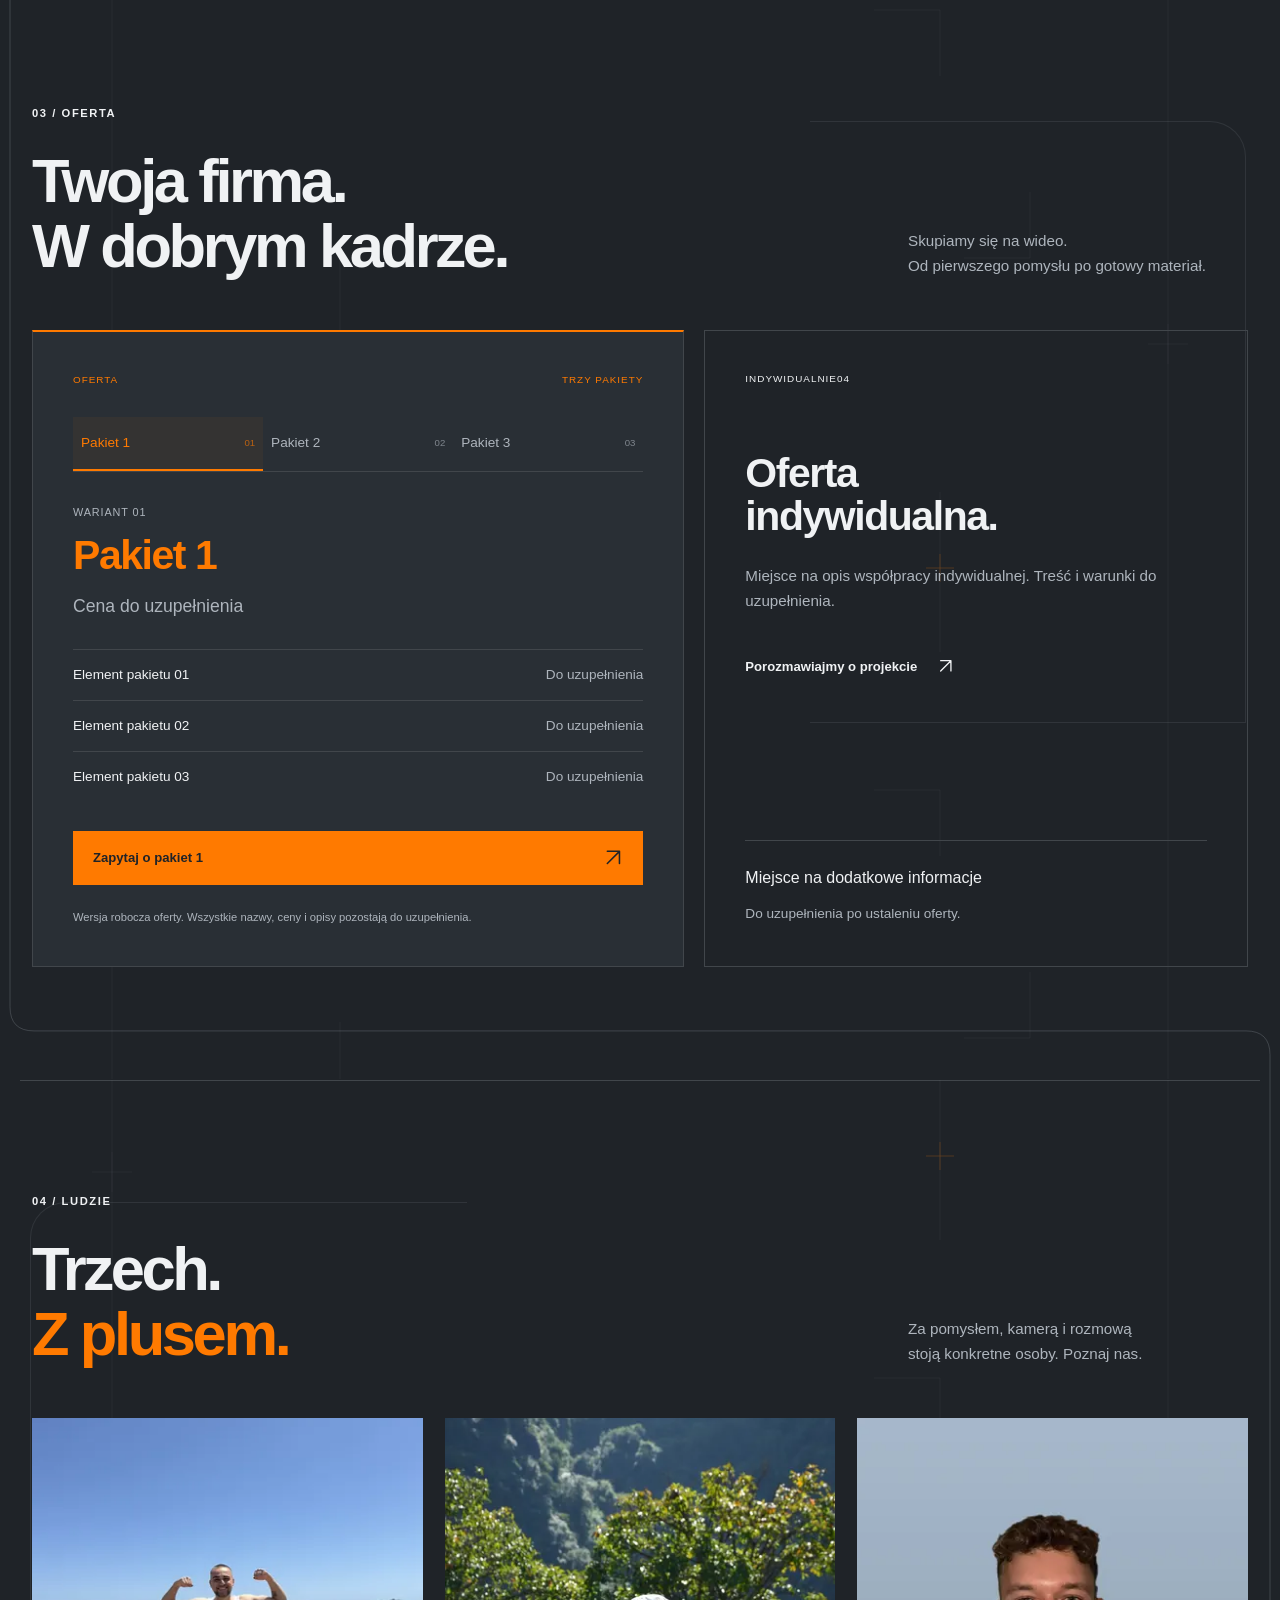
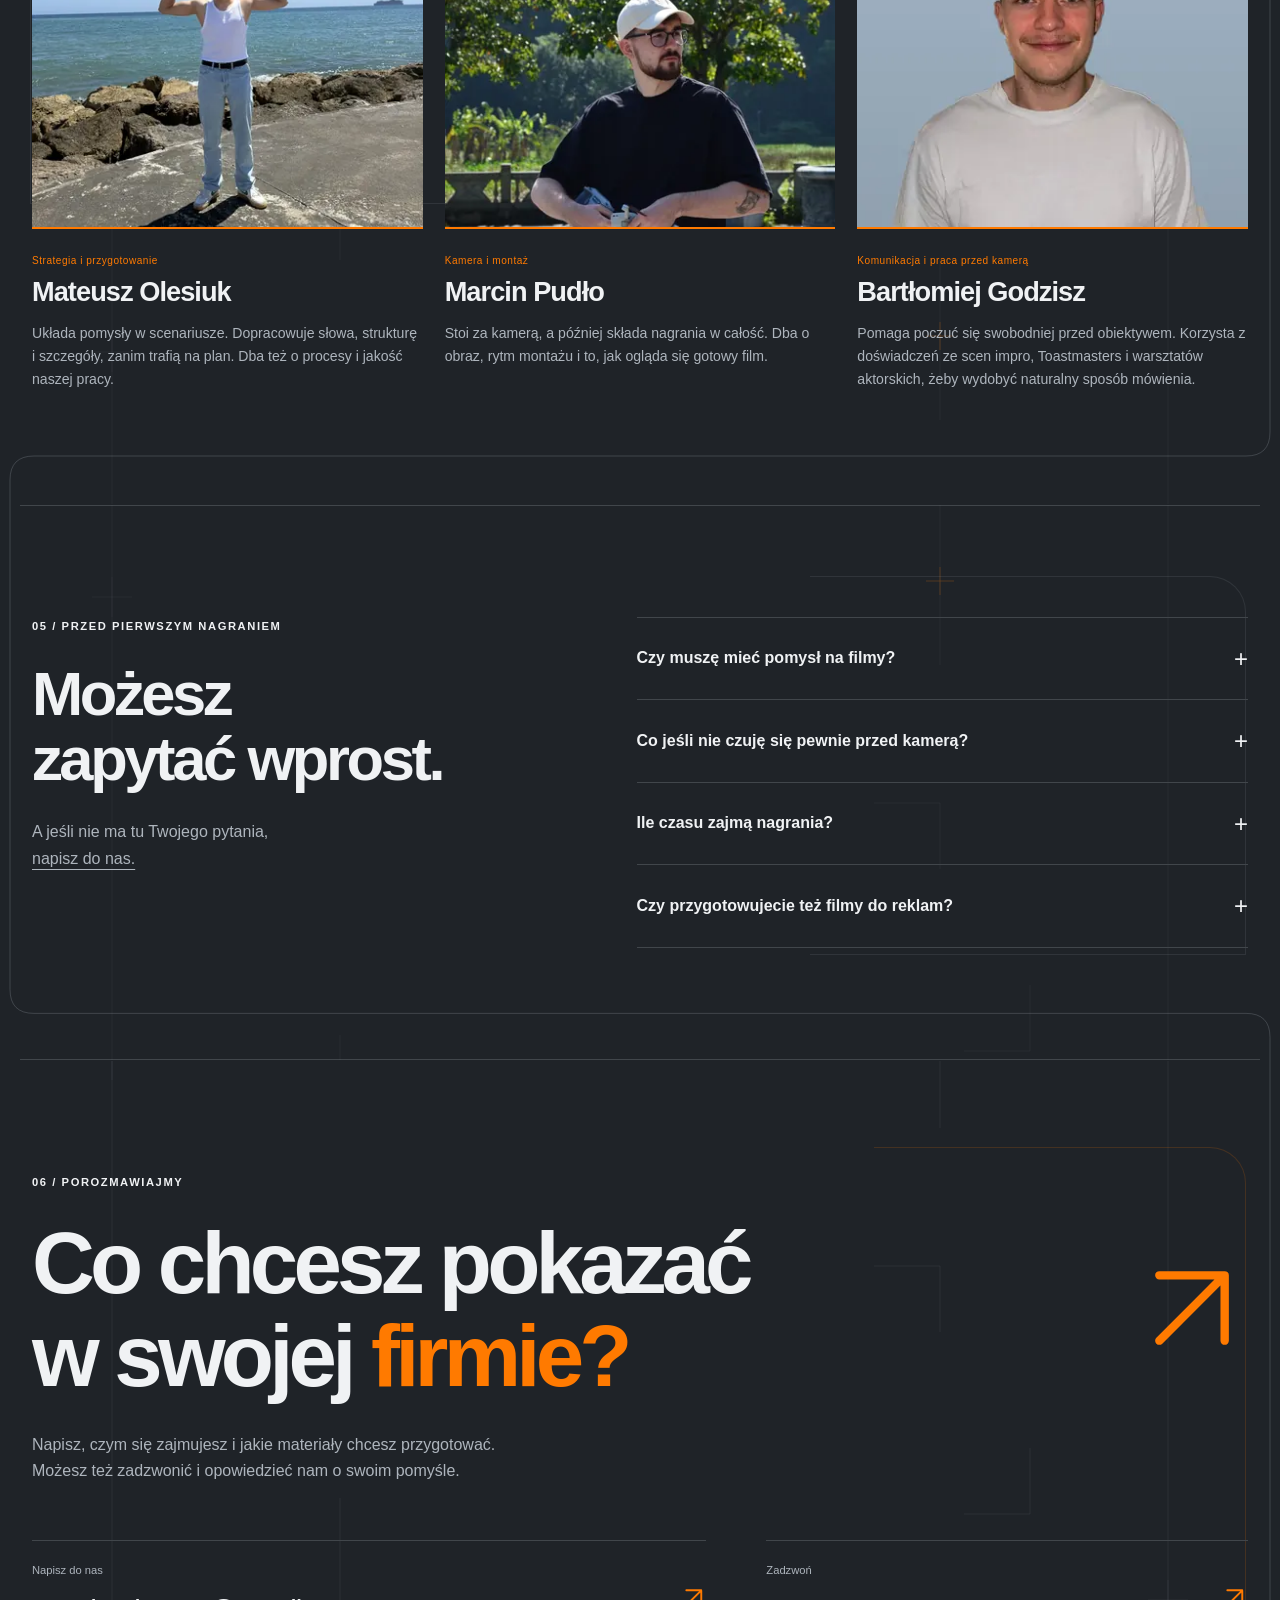
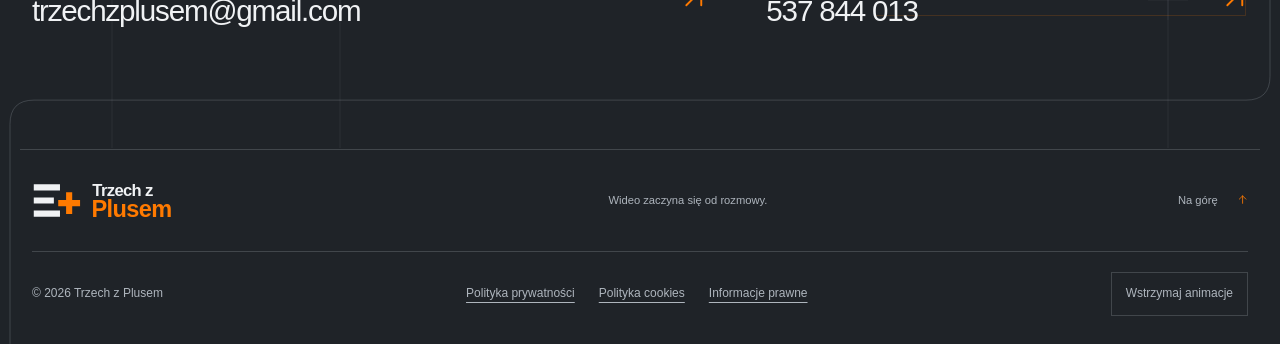
==== commit 8f11db69: "Replace text arrows with consistent SVG icons" ====
--- a/index.html
+++ b/index.html
@@ -28,7 +28,7 @@
         <a href="#proces">Jak pracujemy</a>
         <a href="#oferta">Oferta</a>
         <a href="#zespol">Zespół</a>
-        <a class="nav-contact" href="#kontakt">Porozmawiajmy <span aria-hidden="true">↗</span></a>
+        <a class="nav-contact" href="#kontakt">Porozmawiajmy <span aria-hidden="true"><svg class="arrow-icon" viewBox="0 0 24 24" aria-hidden="true" focusable="false"><path d="M5 19 19 5M5 5h14v14"/></svg></span></a>
       </nav>
     </div>
   </header>
@@ -41,8 +41,8 @@
         <h1 id="hero-title">Dobre wideo<br>zaczyna się<br><span>przed nagraniem.</span></h1>
         <p class="hero-description">Najpierw poznajemy Twoją firmę. Przygotowujemy pomysły i scenariusze, które dostajesz do akceptacji. Na nagranie przyjeżdżamy z planem, a potem zajmujemy się montażem.</p>
         <div class="hero-actions">
-          <a class="button" href="#kontakt">Porozmawiajmy o nagraniach <span aria-hidden="true">↗</span></a>
-          <a class="text-link" href="#proces">Zobacz, jak pracujemy <span aria-hidden="true">↓</span></a>
+          <a class="button" href="#kontakt">Porozmawiajmy o nagraniach <span aria-hidden="true"><svg class="arrow-icon" viewBox="0 0 24 24" aria-hidden="true" focusable="false"><path d="M5 19 19 5M5 5h14v14"/></svg></span></a>
+          <a class="text-link" href="#proces">Zobacz, jak pracujemy <span aria-hidden="true"><svg class="arrow-icon" viewBox="0 0 24 24" aria-hidden="true" focusable="false"><path d="M12 4v16M5 13l7 7 7-7"/></svg></span></a>
         </div>
       </div>
       <div class="hero-composition">
@@ -55,7 +55,7 @@
         <div class="behind-frame" data-missing="A03"><span class="crosshair" aria-hidden="true">+</span><span>Tu będzie zdjęcie nas trzech<small>Zdjęcie do uzupełnienia · A03</small></span></div>
         <span class="side-note" aria-hidden="true">OD POMYSŁU DO GOTOWEGO WIDEO</span>
       </div>
-      <div class="hero-bottom"><span>Strategia. Nagrania. Montaż.</span><a href="#realizacje">Poznaj nas bliżej <span aria-hidden="true">↓</span></a></div>
+      <div class="hero-bottom"><span>Strategia. Nagrania. Montaż.</span><a href="#realizacje">Poznaj nas bliżej <span aria-hidden="true"><svg class="arrow-icon" viewBox="0 0 24 24" aria-hidden="true" focusable="false"><path d="M12 4v16M5 13l7 7 7-7"/></svg></span></a></div>
     </section>
 
     <!-- Portfolio -->
@@ -94,7 +94,7 @@
         <img src="assets/images/behind-scenes/img_7760-960.webp" srcset="assets/images/behind-scenes/img_7760-480.webp 480w, assets/images/behind-scenes/img_7760-960.webp 960w" sizes="(min-width: 960px) 50vw, 100vw" width="960" height="1280" alt="" loading="lazy" decoding="async">
       </div>
       <div class="container process-layout">
-        <div class="process-intro"><p class="eyebrow">02 / Jak pracujemy</p><h2 id="process-title">Na planie<br>wiemy już,<br>co robimy<span class="orange">.</span></h2><p>Duża część naszej pracy dzieje się, zanim włączymy kamerę. Dzięki temu podczas nagrania możemy skupić się na materiale i rozsądnie wykorzystać Twój czas.</p><a class="text-link" href="#kontakt">Porozmawiajmy o Twojej firmie <span aria-hidden="true">↗</span></a></div>
+        <div class="process-intro"><p class="eyebrow">02 / Jak pracujemy</p><h2 id="process-title">Na planie<br>wiemy już,<br>co robimy<span class="orange">.</span></h2><p>Duża część naszej pracy dzieje się, zanim włączymy kamerę. Dzięki temu podczas nagrania możemy skupić się na materiale i rozsądnie wykorzystać Twój czas.</p><a class="text-link" href="#kontakt">Porozmawiajmy o Twojej firmie <span aria-hidden="true"><svg class="arrow-icon" viewBox="0 0 24 24" aria-hidden="true" focusable="false"><path d="M5 19 19 5M5 5h14v14"/></svg></span></a></div>
         <ol class="process-list">
           <li><span class="step-number" aria-hidden="true">01</span><div><h3>Poznajemy Twoją firmę</h3><p>Kilka dni przed nagraniem Mateusz i Bartłomiej odwiedzają Cię na miejscu. Przyglądają się ludziom, przestrzeni i codziennej pracy, starając się jak najmniej w nią ingerować.</p></div></li>
           <li><span class="step-number" aria-hidden="true">02</span><div><h3>Przygotowujemy plan</h3><p>Opracowujemy pomysły i scenariusze poszczególnych filmów. Dostajesz je do akceptacji przed nagraniem, więc wiesz, co będziemy robić.</p></div></li>
@@ -119,19 +119,19 @@
               <p class="package-tier">Wariant 01</p><h3 id="heading-start">Pakiet 1</h3>
               <p class="package-price">Cena do uzupełnienia</p>
               <dl class="package-specs"><div><dt>Element pakietu 01</dt><dd>Do uzupełnienia</dd></div><div><dt>Element pakietu 02</dt><dd>Do uzupełnienia</dd></div><div><dt>Element pakietu 03</dt><dd>Do uzupełnienia</dd></div></dl>
-              <a class="button" href="mailto:trzechzplusem@gmail.com?subject=Pakiet%201">Zapytaj o pakiet 1 <span aria-hidden="true">↗</span></a>
+              <a class="button" href="mailto:trzechzplusem@gmail.com?subject=Pakiet%201">Zapytaj o pakiet 1 <span aria-hidden="true"><svg class="arrow-icon" viewBox="0 0 24 24" aria-hidden="true" focusable="false"><path d="M5 19 19 5M5 5h14v14"/></svg></span></a>
             </section>
             <section class="package-panel" id="package-standard" data-package-panel aria-labelledby="heading-standard">
               <p class="package-tier">Wariant 02</p><h3 id="heading-standard">Pakiet 2</h3>
               <p class="package-price">Cena do uzupełnienia</p>
               <dl class="package-specs"><div><dt>Element pakietu 01</dt><dd>Do uzupełnienia</dd></div><div><dt>Element pakietu 02</dt><dd>Do uzupełnienia</dd></div><div><dt>Element pakietu 03</dt><dd>Do uzupełnienia</dd></div></dl>
-              <a class="button" href="mailto:trzechzplusem@gmail.com?subject=Pakiet%202">Zapytaj o pakiet 2 <span aria-hidden="true">↗</span></a>
+              <a class="button" href="mailto:trzechzplusem@gmail.com?subject=Pakiet%202">Zapytaj o pakiet 2 <span aria-hidden="true"><svg class="arrow-icon" viewBox="0 0 24 24" aria-hidden="true" focusable="false"><path d="M5 19 19 5M5 5h14v14"/></svg></span></a>
             </section>
             <section class="package-panel" id="package-plus" data-package-panel aria-labelledby="heading-plus">
               <p class="package-tier">Wariant 03</p><h3 id="heading-plus">Pakiet 3</h3>
               <p class="package-price">Cena do uzupełnienia</p>
               <dl class="package-specs"><div><dt>Element pakietu 01</dt><dd>Do uzupełnienia</dd></div><div><dt>Element pakietu 02</dt><dd>Do uzupełnienia</dd></div><div><dt>Element pakietu 03</dt><dd>Do uzupełnienia</dd></div></dl>
-              <a class="button" href="mailto:trzechzplusem@gmail.com?subject=Pakiet%203">Zapytaj o pakiet 3 <span aria-hidden="true">↗</span></a>
+              <a class="button" href="mailto:trzechzplusem@gmail.com?subject=Pakiet%203">Zapytaj o pakiet 3 <span aria-hidden="true"><svg class="arrow-icon" viewBox="0 0 24 24" aria-hidden="true" focusable="false"><path d="M5 19 19 5M5 5h14v14"/></svg></span></a>
             </section>
             <p class="package-draft">Wersja robocza oferty. Wszystkie nazwy, ceny i opisy pozostają do uzupełnienia.</p>
           </article>
@@ -139,7 +139,7 @@
             <div class="service-label"><span>INDYWIDUALNIE</span><span aria-hidden="true">04</span></div>
             <h3>Oferta<br>indywidualna.</h3>
             <p>Miejsce na opis współpracy indywidualnej. Treść i warunki do uzupełnienia.</p>
-            <a class="text-link" href="mailto:trzechzplusem@gmail.com?subject=Wsp%C3%B3%C5%82praca%20indywidualna">Porozmawiajmy o projekcie <span aria-hidden="true">↗</span></a>
+            <a class="text-link" href="mailto:trzechzplusem@gmail.com?subject=Wsp%C3%B3%C5%82praca%20indywidualna">Porozmawiajmy o projekcie <span aria-hidden="true"><svg class="arrow-icon" viewBox="0 0 24 24" aria-hidden="true" focusable="false"><path d="M5 19 19 5M5 5h14v14"/></svg></span></a>
             <div class="custom-package-note"><h4>Miejsce na dodatkowe informacje</h4><p>Do uzupełnienia po ustaleniu oferty.</p></div>
           </article>
         </div>
@@ -170,9 +170,9 @@
     <!-- Contact -->
     <section class="section contact-section" id="kontakt" aria-labelledby="contact-title"><div class="container">
       <p class="eyebrow">06 / Porozmawiajmy</p>
-      <div class="contact-heading"><h2 id="contact-title">Co chcesz pokazać<br>w swojej <span class="orange">firmie?</span></h2><span class="contact-arrow" aria-hidden="true">↗</span></div>
+      <div class="contact-heading"><h2 id="contact-title">Co chcesz pokazać<br>w swojej <span class="orange">firmie?</span></h2><span class="contact-arrow" aria-hidden="true"><svg class="arrow-icon" viewBox="0 0 24 24" aria-hidden="true" focusable="false"><path d="M5 19 19 5M5 5h14v14"/></svg></span></div>
       <p class="contact-description">Napisz, czym się zajmujesz i jakie materiały chcesz przygotować. Możesz też zadzwonić i opowiedzieć nam o swoim pomyśle.</p>
-      <div class="contact-links"><a href="mailto:trzechzplusem@gmail.com"><span>Napisz do nas</span><strong>trzechzplusem@gmail.com</strong><span class="link-arrow" aria-hidden="true">↗</span></a><a href="tel:537844013"><span>Zadzwoń</span><strong>537 844 013</strong><span class="link-arrow" aria-hidden="true">↗</span></a></div>
+      <div class="contact-links"><a href="mailto:trzechzplusem@gmail.com"><span>Napisz do nas</span><strong>trzechzplusem@gmail.com</strong><span class="link-arrow" aria-hidden="true"><svg class="arrow-icon" viewBox="0 0 24 24" aria-hidden="true" focusable="false"><path d="M5 19 19 5M5 5h14v14"/></svg></span></a><a href="tel:537844013"><span>Zadzwoń</span><strong>537 844 013</strong><span class="link-arrow" aria-hidden="true"><svg class="arrow-icon" viewBox="0 0 24 24" aria-hidden="true" focusable="false"><path d="M5 19 19 5M5 5h14v14"/></svg></span></a></div>
     </div></section>
   </main>
   <!-- Footer -->
@@ -180,7 +180,7 @@
     <div class="container footer-inner">
       <a class="wordmark" href="#top"><img class="brand-logo" src="assets/images/branding/logo-temporary.svg" width="190" height="48" alt="Trzech z Plusem"></a>
       <p>Wideo zaczyna się od rozmowy.</p>
-      <a class="back-top" href="#top">Na górę <span aria-hidden="true">↑</span></a>
+      <a class="back-top" href="#top">Na górę <span aria-hidden="true"><svg class="arrow-icon" viewBox="0 0 24 24" aria-hidden="true" focusable="false"><path d="M12 20V4M5 11l7-7 7 7"/></svg></span></a>
     </div>
     <div class="container footer-bottom">
       <p>© 2026 Trzech z Plusem</p>
--- a/styles.css
+++ b/styles.css
@@ -25,6 +25,7 @@
 [hidden] { display: none !important; }
 .container { width: min(calc(100% - 40px), var(--container)); margin-inline: auto; }
 .section { padding-block: 76px; }
+.arrow-icon { display: inline-block; width: 1em; height: 1em; vertical-align: -.125em; fill: none; stroke: currentColor; stroke-width: 1.8; stroke-linecap: round; stroke-linejoin: round; }
 .orange, .wordmark span { color: var(--orange); }
 .muted { color: var(--muted); }
 .eyebrow { font-size: .7rem; font-weight: 600; text-transform: uppercase; letter-spacing: .14em; margin-bottom: 26px; }
